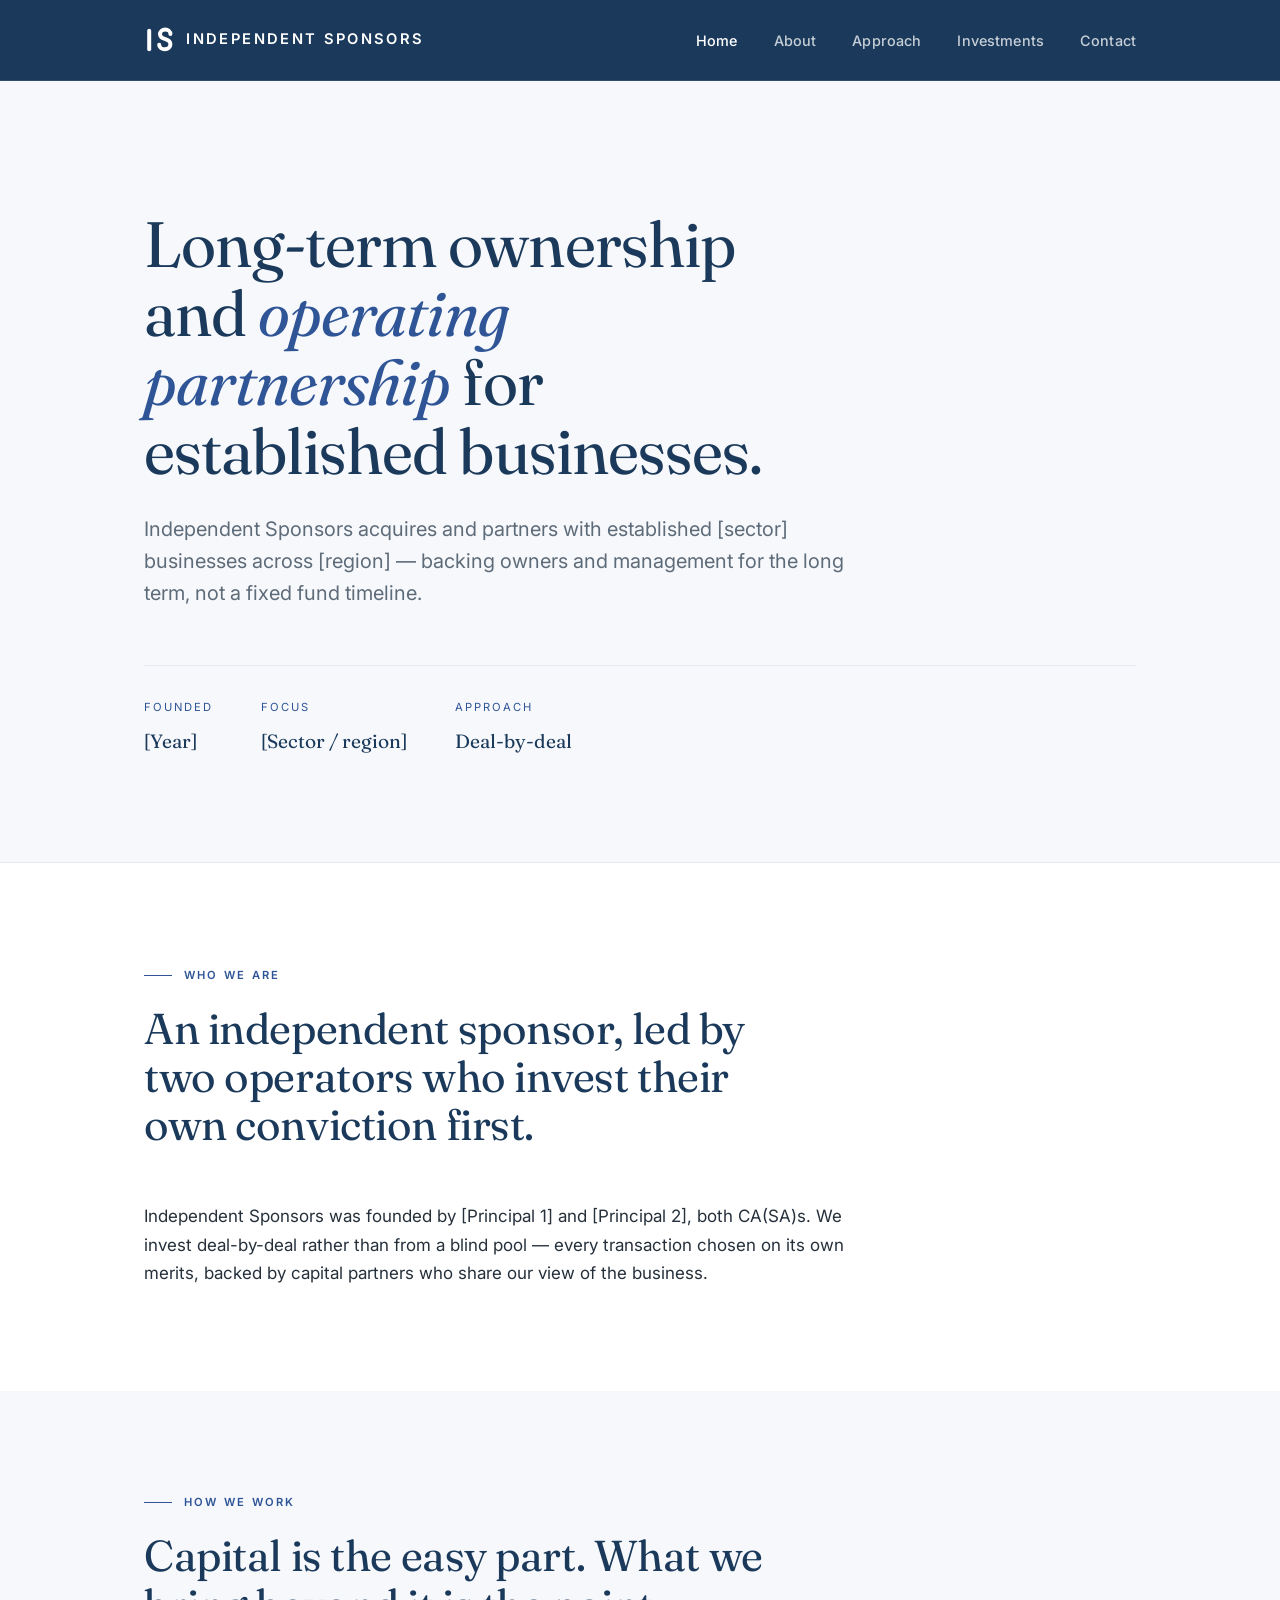
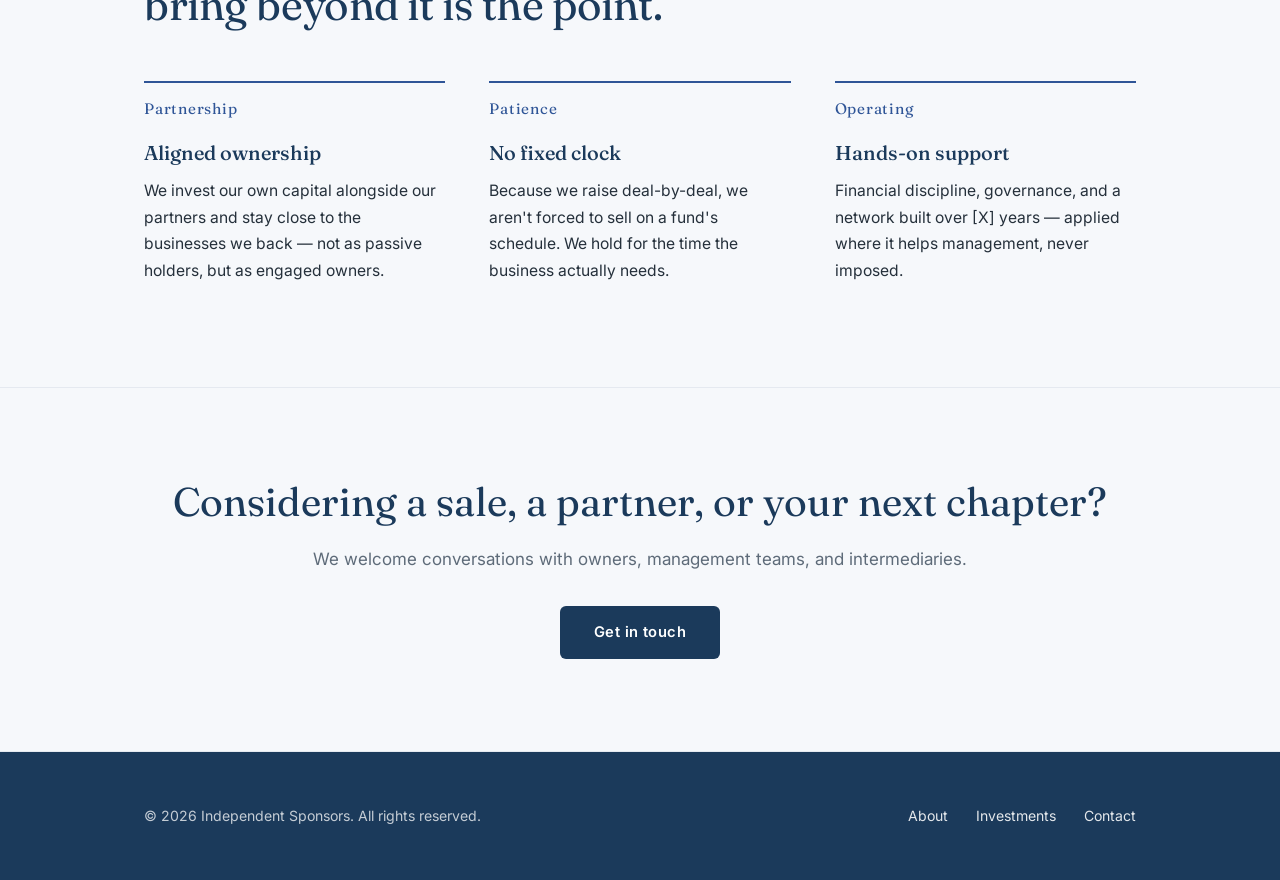
==== index.html @ 49d50139 "Add files via upload" ====
<!DOCTYPE html>
<html lang="en">
<head>
  <meta charset="UTF-8" />
  <meta name="viewport" content="width=device-width, initial-scale=1.0" />
  <title>Independent Sponsors</title>
  <meta name="description" content="Independent Sponsors partners with established businesses in [region] — long-term ownership and hands-on operating partnership." />

  <!-- Fonts -->
  <link rel="preconnect" href="https://fonts.googleapis.com" />
  <link rel="preconnect" href="https://fonts.gstatic.com" crossorigin />
  <link href="https://fonts.googleapis.com/css2?family=Fraunces:ital,opsz,wght@0,9..144,400;0,9..144,500;0,9..144,600;1,9..144,400&family=Inter:wght@400;500;600&display=swap" rel="stylesheet" />
  <link rel="stylesheet" href="styles.css" />
</head>
<body>

  <!-- ============ HEADER ============ -->
  <header class="site-header">
    <div class="wrap nav">
      <a class="brand" href="index.html"><svg class="monogram" viewBox="0 0 40 40" fill="none" xmlns="http://www.w3.org/2000/svg" aria-hidden="true"><rect x="4" y="6" width="5" height="28" rx="2.5" fill="#FFFFFF"/><path d="M33 12.5C33 9.5 30.3 7 26.5 7C22.7 7 20 9.5 20 12.8C20 16 22.4 17.6 26 18.6C29.8 19.7 33 21.2 33 25.2C33 28.8 30 31.5 26 31.5C22.2 31.5 19 29.2 19 25.8" stroke="#FFFFFF" stroke-width="5" stroke-linecap="round"/></svg><span class="wordmark">Independent Sponsors</span></a>
      <button class="nav-toggle" aria-label="Menu" aria-expanded="false">&#9776;</button>
      <ul class="nav-links">
        <li><a href="index.html" aria-current="page">Home</a></li>
        <li><a href="about.html">About</a></li>
        <li><a href="approach.html">Approach</a></li>
        <li><a href="investments.html">Investments</a></li>
        <li><a href="contact.html">Contact</a></li>
      </ul>
    </div>
  </header>

  <!-- ============ HERO ============ -->
  <section class="hero">
    <div class="wrap">
      <h1>Long-term ownership and <em>operating partnership</em> for established businesses.</h1>
      <p class="lede">Independent Sponsors acquires and partners with established [sector] businesses across [region] — backing owners and management for the long term, not a fixed fund timeline.</p>

      <dl class="hero-meta">
        <div>
          <dt>Founded</dt>
          <dd>[Year]</dd>
        </div>
        <div>
          <dt>Focus</dt>
          <dd>[Sector / region]</dd>
        </div>
        <div>
          <dt>Approach</dt>
          <dd>Deal&#8209;by&#8209;deal</dd>
        </div>
      </dl>
    </div>
  </section>

  <!-- ============ INTRO / PHILOSOPHY ============ -->
  <section>
    <div class="wrap">
      <div class="section-head">
        <span class="eyebrow">Who we are</span>
        <h2>An independent sponsor, led by two operators who invest their own conviction first.</h2>
      </div>
      <div class="prose">
        <p>Independent Sponsors was founded by [Principal 1] and [Principal 2], both CA(SA)s. We invest deal-by-deal rather than from a blind pool — every transaction chosen on its own merits, backed by capital partners who share our view of the business.</p>
      </div>
    </div>
  </section>

  <!-- ============ APPROACH PREVIEW ============ -->
  <section class="alt">
    <div class="wrap">
      <div class="section-head">
        <span class="eyebrow">How we work</span>
        <h2>Capital is the easy part. What we bring beyond it is the point.</h2>
      </div>
      <div class="steps">
        <div class="step">
          <span class="num">Partnership</span>
          <h3>Aligned ownership</h3>
          <p>We invest our own capital alongside our partners and stay close to the businesses we back — not as passive holders, but as engaged owners.</p>
        </div>
        <div class="step">
          <span class="num">Patience</span>
          <h3>No fixed clock</h3>
          <p>Because we raise deal-by-deal, we aren't forced to sell on a fund's schedule. We hold for the time the business actually needs.</p>
        </div>
        <div class="step">
          <span class="num">Operating</span>
          <h3>Hands-on support</h3>
          <p>Financial discipline, governance, and a network built over [X] years — applied where it helps management, never imposed.</p>
        </div>
      </div>
    </div>
  </section>

  <!-- ============ CTA ============ -->
  <section class="cta-band">
    <div class="wrap">
      <h2>Considering a sale, a partner, or your next chapter?</h2>
      <p>We welcome conversations with owners, management teams, and intermediaries.</p>
      <a class="btn" href="contact.html">Get in touch</a>
    </div>
  </section>

  <!-- ============ FOOTER ============ -->
  <footer class="site-footer">
    <div class="wrap footer-inner">
      <div>&copy; <span id="year"></span> Independent Sponsors. All rights reserved.</div>
      <ul class="footer-links">
        <li><a href="about.html">About</a></li>
        <li><a href="investments.html">Investments</a></li>
        <li><a href="contact.html">Contact</a></li>
      </ul>
    </div>
  </footer>

  <script src="main.js"></script>
  <script>document.getElementById("year").textContent = new Date().getFullYear();</script>
</body>
</html>
---- styles.css ----
/* =========================================================
   Independent Sponsors — shared styles
   Classic, restrained palette. Blue used as accent, not as
   large colour fields. Light backgrounds, dark headlines.
     Navy      #1B3A5B   (headlines, footer)
     Blue      #2F5597   (brand accent, links, small marks)
     Blue deep #21406E
     Cloud     #F6F8FB   (soft section background)
     Ink       #25303B   (body text)
     Slate     #5E6B79   (muted text)
     Line      #E5E9F0
     White     #FFFFFF
   Type:  Fraunces (display serif) · Inter (body/utility)
   ========================================================= */

:root {
  --navy:      #1B3A5B;
  --blue:      #2F5597;
  --blue-deep: #21406E;
  --cloud:     #F6F8FB;
  --ink:       #25303B;
  --slate:     #5E6B79;
  --line:      #E5E9F0;
  --white:     #FFFFFF;

  --maxw: 1120px;
  --gutter: clamp(1.25rem, 5vw, 4.5rem);
  --radius: 10px;

  --serif: "Fraunces", Georgia, "Times New Roman", serif;
  --sans:  "Inter", -apple-system, BlinkMacSystemFont, "Segoe UI", sans-serif;
}

* { box-sizing: border-box; margin: 0; padding: 0; }
html { scroll-behavior: smooth; }

body {
  font-family: var(--sans);
  color: var(--ink);
  background: var(--white);
  line-height: 1.7;
  font-size: 17px;
  -webkit-font-smoothing: antialiased;
}

@media (prefers-reduced-motion: reduce) {
  html { scroll-behavior: auto; }
  * { animation: none !important; transition: none !important; }
}

/* ---------- Layout helpers ---------- */
.wrap { max-width: var(--maxw); margin-inline: auto; padding-inline: var(--gutter); }

.eyebrow {
  font-family: var(--sans);
  font-size: 0.7rem;
  font-weight: 600;
  letter-spacing: 0.2em;
  text-transform: uppercase;
  color: var(--blue);
  margin-bottom: 1.25rem;
  display: flex; align-items: center; gap: 0.75rem;
}
.eyebrow::before {
  content: ""; width: 28px; height: 1px; background: var(--blue);
  display: inline-block;
}

.rule { height: 1px; background: var(--line); border: 0; margin: 0; }

/* ---------- Header / nav ---------- */
.site-header {
  position: sticky; top: 0; z-index: 50;
  background: var(--navy);
  border-bottom: 1px solid rgba(255,255,255,0.1);
}
.nav { display: flex; align-items: center; justify-content: space-between; height: 80px; }

.brand { display: flex; align-items: center; gap: 0.65rem; text-decoration: none; }
.brand .monogram { width: 32px; height: 32px; flex: none; }
.brand .wordmark {
  font-family: var(--sans);
  font-weight: 600;
  font-size: 0.92rem;
  letter-spacing: 0.16em;
  text-transform: uppercase;
  color: #fff;
  white-space: nowrap;
}
@media (max-width: 460px) { .brand .wordmark { font-size: 0.78rem; letter-spacing: 0.1em; } }

.nav-links { display: flex; gap: 2.25rem; list-style: none; align-items: center; }
.nav-links a {
  font-size: 0.9rem; font-weight: 500; color: rgba(255,255,255,0.75);
  text-decoration: none; letter-spacing: 0.01em;
  transition: color 0.2s ease;
}
.nav-links a:hover, .nav-links a[aria-current="page"] { color: #fff; }
.nav-toggle { display: none; background: none; border: 0; cursor: pointer; }

@media (max-width: 720px) {
  .nav-toggle { display: block; font-size: 1.4rem; color: #fff; }
  .nav-links {
    position: absolute; top: 80px; left: 0; right: 0;
    flex-direction: column; gap: 0;
    background: var(--navy); border-bottom: 1px solid rgba(255,255,255,0.1);
    max-height: 0; overflow: hidden; transition: max-height 0.3s ease;
  }
  .nav-links.open { max-height: 320px; }
  .nav-links li { width: 100%; border-top: 1px solid rgba(255,255,255,0.1); }
  .nav-links a { display: block; padding: 1rem var(--gutter); }
}

/* ---------- Hero (light, dark text — the key change) ---------- */
.hero {
  background: var(--cloud);
  color: var(--ink);
  padding: clamp(4.5rem, 11vw, 8rem) 0 clamp(4rem, 9vw, 6.5rem);
  border-bottom: 1px solid var(--line);
}
.hero h1 {
  font-family: var(--serif);
  font-weight: 400;
  font-size: clamp(2.3rem, 5.5vw, 4rem);
  line-height: 1.08;
  letter-spacing: -0.015em;
  color: var(--navy);
  max-width: 17ch;
  margin-bottom: 1.75rem;
}
.hero h1 em { font-style: italic; color: var(--blue); }
.hero p.lede {
  font-size: clamp(1.05rem, 1.8vw, 1.25rem);
  color: var(--slate);
  max-width: 54ch; line-height: 1.6;
}
.hero-meta {
  margin-top: 3.5rem; padding-top: 2rem;
  border-top: 1px solid var(--line);
  display: flex; flex-wrap: wrap; gap: 3rem;
}
.hero-meta dt {
  font-size: 0.7rem; letter-spacing: 0.18em; text-transform: uppercase;
  color: var(--blue); margin-bottom: 0.5rem;
}
.hero-meta dd { font-family: var(--serif); font-size: 1.2rem; color: var(--navy); }

/* ---------- Sections ---------- */
section { padding: clamp(3.75rem, 8vw, 6.5rem) 0; }
section.alt { background: var(--cloud); }

.section-head { max-width: 60ch; margin-bottom: 3.25rem; }
.section-head h2 {
  font-family: var(--serif); font-weight: 400;
  font-size: clamp(1.8rem, 3.8vw, 2.7rem);
  line-height: 1.12; letter-spacing: -0.01em;
  margin-bottom: 1rem; color: var(--navy);
}
.section-head p { color: var(--slate); font-size: 1.1rem; }

.prose p { max-width: 64ch; margin-bottom: 1.3rem; color: var(--ink); }
.prose p:last-child { margin-bottom: 0; }

/* ---------- Principals ---------- */
.people { display: grid; grid-template-columns: repeat(2, 1fr); gap: 3.5rem; }
@media (max-width: 720px) { .people { grid-template-columns: 1fr; gap: 2.5rem; } }
.person .portrait {
  width: 100%; aspect-ratio: 4/5; border-radius: var(--radius);
  background: var(--cloud) center/cover no-repeat;
  display: flex; align-items: flex-end; justify-content: flex-start;
  color: var(--slate); font-size: 0.78rem; letter-spacing: 0.1em;
  text-transform: uppercase; padding: 1rem; margin-bottom: 1.5rem;
  border: 1px solid var(--line);
}
.person h3 { font-family: var(--serif); font-weight: 500; font-size: 1.45rem; color: var(--navy); }
.person .role {
  font-size: 0.78rem; letter-spacing: 0.14em; text-transform: uppercase;
  color: var(--blue); margin: 0.4rem 0 1.1rem;
}
.person p { color: var(--ink); font-size: 0.98rem; margin-bottom: 0.9rem; }
.person a.profile {
  font-size: 0.85rem; color: var(--blue); text-decoration: none;
  border-bottom: 1px solid var(--line); padding-bottom: 1px;
}
.person a.profile:hover { border-color: var(--blue); }

/* ---------- Criteria / facts grid ---------- */
.facts {
  display: grid; grid-template-columns: repeat(3, 1fr); gap: 1px;
  background: var(--line); border: 1px solid var(--line);
  border-radius: var(--radius); overflow: hidden;
}
@media (max-width: 720px) { .facts { grid-template-columns: 1fr; } }
.facts div { background: var(--white); padding: 1.9rem; }
section.alt .facts div { background: var(--white); }
.facts dt {
  font-size: 0.7rem; letter-spacing: 0.16em; text-transform: uppercase;
  color: var(--blue); margin-bottom: 0.7rem;
}
.facts dd { font-family: var(--serif); font-size: 1.35rem; line-height: 1.25; color: var(--navy); }

/* ---------- Investments ---------- */
.deals { border-top: 1px solid var(--line); }
.deal {
  display: grid; grid-template-columns: 1fr 2fr auto;
  gap: 1.5rem; align-items: baseline;
  padding: 1.9rem 0; border-bottom: 1px solid var(--line);
}
@media (max-width: 720px) { .deal { grid-template-columns: 1fr; gap: 0.4rem; } }
.deal h3 { font-family: var(--serif); font-weight: 500; font-size: 1.3rem; color: var(--navy); }
.deal .sector {
  font-size: 0.73rem; letter-spacing: 0.12em; text-transform: uppercase;
  color: var(--blue); margin-top: 0.3rem;
}
.deal p { color: var(--ink); font-size: 0.98rem; }
.deal .status {
  font-size: 0.76rem; letter-spacing: 0.08em; text-transform: uppercase;
  color: var(--slate); white-space: nowrap; justify-self: end;
}
@media (max-width: 720px) { .deal .status { justify-self: start; margin-top: 0.3rem; } }

/* ---------- Steps / approach ---------- */
.steps { display: grid; grid-template-columns: repeat(3, 1fr); gap: 2.75rem; }
@media (max-width: 720px) { .steps { grid-template-columns: 1fr; gap: 2rem; } }
.step .num {
  font-family: var(--serif); font-size: 0.95rem; color: var(--blue);
  letter-spacing: 0.05em; margin-bottom: 0.85rem; display: block;
  border-top: 2px solid var(--blue); padding-top: 0.85rem; width: 100%;
}
.step h3 { font-family: var(--serif); font-weight: 500; font-size: 1.25rem; margin-bottom: 0.5rem; color: var(--navy); }
.step p { color: var(--ink); font-size: 0.98rem; }

/* ---------- Contact ---------- */
.contact-grid { display: grid; grid-template-columns: 1.2fr 1fr; gap: 3.5rem; align-items: start; }
@media (max-width: 720px) { .contact-grid { grid-template-columns: 1fr; gap: 2rem; } }
.contact-card {
  border: 1px solid var(--line); border-radius: var(--radius); padding: 2.25rem;
  background: var(--cloud);
}
.contact-card dl div { margin-bottom: 1.4rem; }
.contact-card dt {
  font-size: 0.7rem; letter-spacing: 0.16em; text-transform: uppercase;
  color: var(--blue); margin-bottom: 0.35rem;
}
.contact-card dd a { color: var(--navy); text-decoration: none; border-bottom: 1px solid var(--line); }
.contact-card dd a:hover { border-color: var(--blue); }

/* ---------- CTA band (soft cloud, not saturated) ---------- */
.cta-band {
  background: var(--cloud);
  border-top: 1px solid var(--line); border-bottom: 1px solid var(--line);
  text-align: center; padding: clamp(3.75rem, 8vw, 5.75rem) 0;
}
.cta-band h2 {
  font-family: var(--serif); font-weight: 400;
  font-size: clamp(1.8rem, 3.8vw, 2.5rem); margin-bottom: 1.25rem;
  line-height: 1.12; color: var(--navy);
}
.cta-band p { color: var(--slate); margin-bottom: 2rem; }
.btn {
  display: inline-block; font-family: var(--sans); font-weight: 600;
  font-size: 0.92rem; letter-spacing: 0.03em;
  background: var(--navy); color: #fff;
  padding: 0.9rem 2.1rem; border-radius: 6px; text-decoration: none;
  transition: transform 0.15s ease, background 0.2s ease;
}
.btn:hover { background: var(--blue-deep); transform: translateY(-1px); }

/* ---------- Footer (the one dark element, for grounding) ---------- */
.site-footer {
  background: var(--navy); color: rgba(255,255,255,0.74);
  padding: 3.25rem 0; font-size: 0.88rem;
}
.footer-inner { display: flex; justify-content: space-between; flex-wrap: wrap; gap: 1.5rem; align-items: center; }
.footer-inner a { color: rgba(255,255,255,0.88); text-decoration: none; }
.footer-inner a:hover { color: #fff; }
.footer-links { display: flex; gap: 1.75rem; list-style: none; }

/* ---------- Interior page intro (light, dark text) ---------- */
.page-intro {
  background: var(--cloud);
  border-bottom: 1px solid var(--line);
  padding: clamp(3.75rem, 8vw, 5.75rem) 0 clamp(2.75rem, 5vw, 3.75rem);
}
.page-intro h1 {
  font-family: var(--serif); font-weight: 400;
  font-size: clamp(2.1rem, 4.8vw, 3.3rem); line-height: 1.1;
  letter-spacing: -0.015em; max-width: 18ch; margin-bottom: 1rem;
  color: var(--navy);
}
.page-intro p { color: var(--slate); font-size: 1.15rem; max-width: 56ch; }

a:focus-visible, button:focus-visible, .btn:focus-visible {
  outline: 2px solid var(--blue); outline-offset: 3px; border-radius: 2px;
}
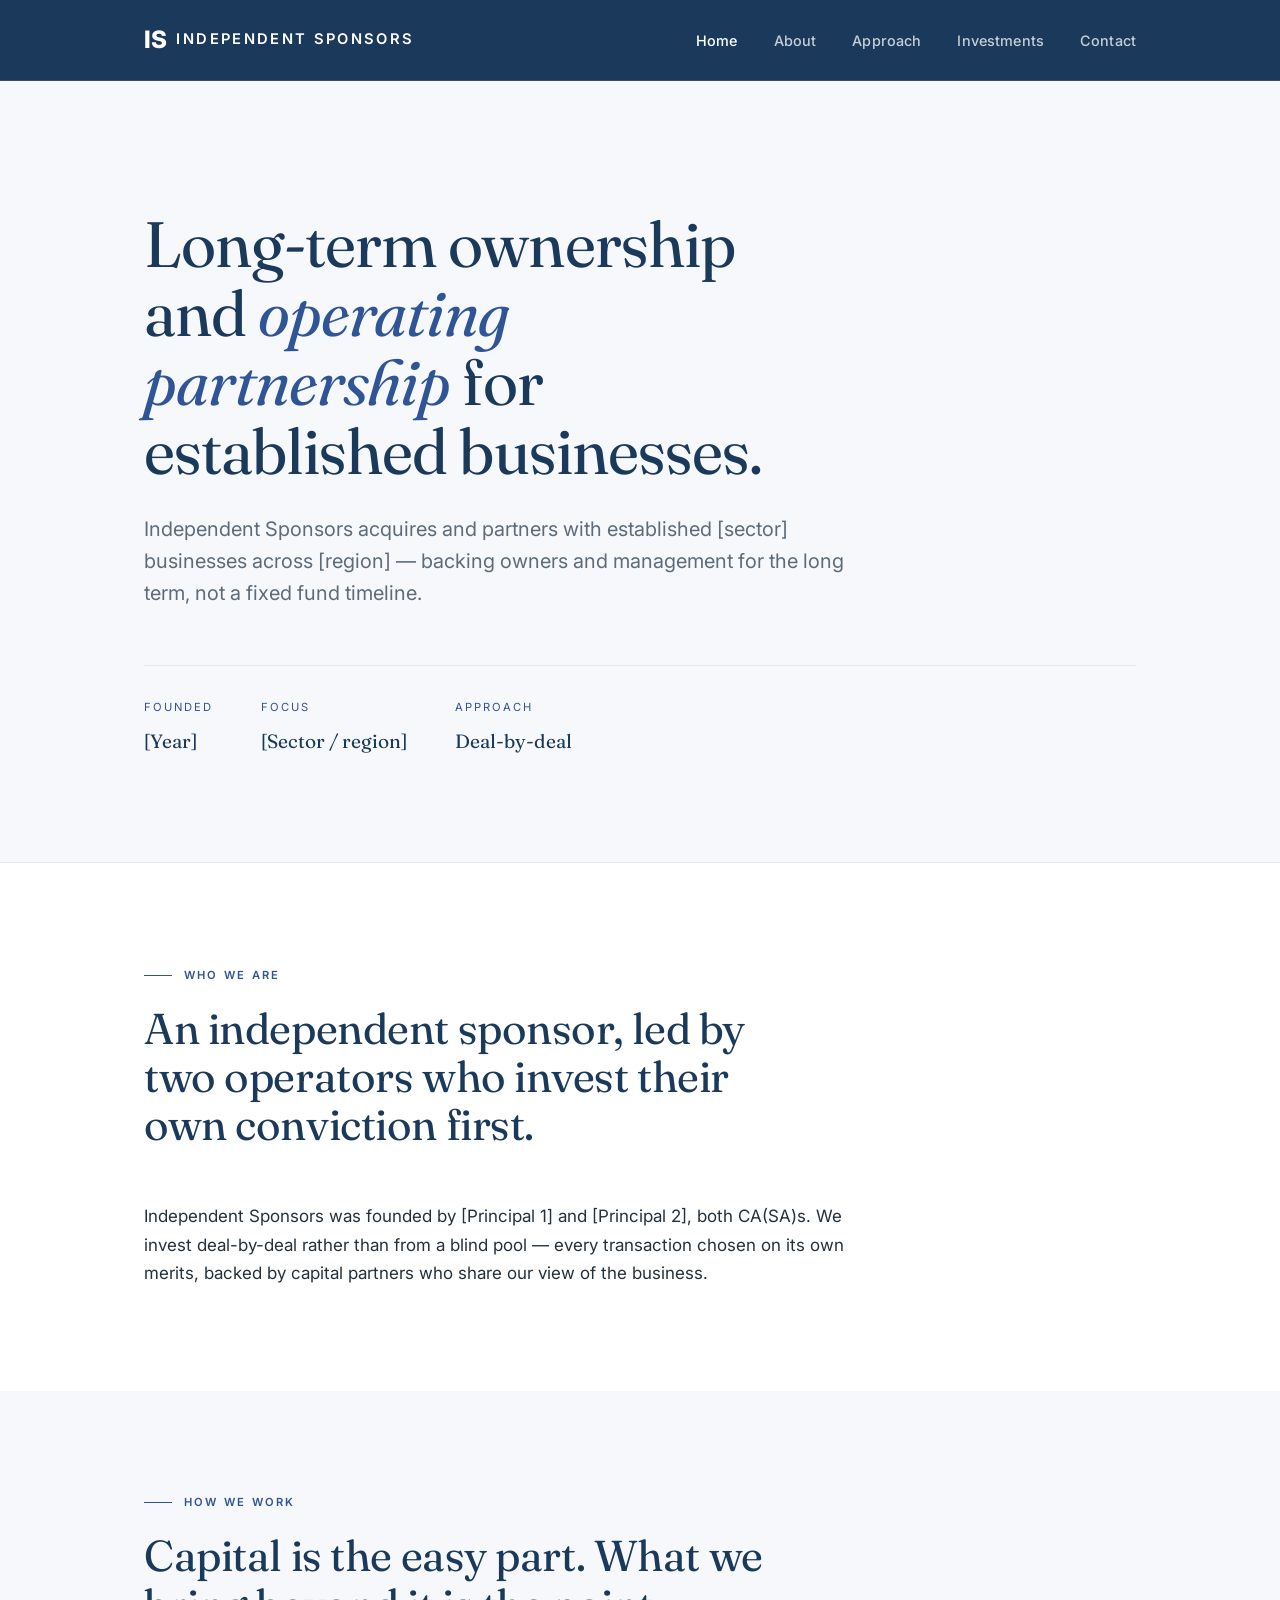
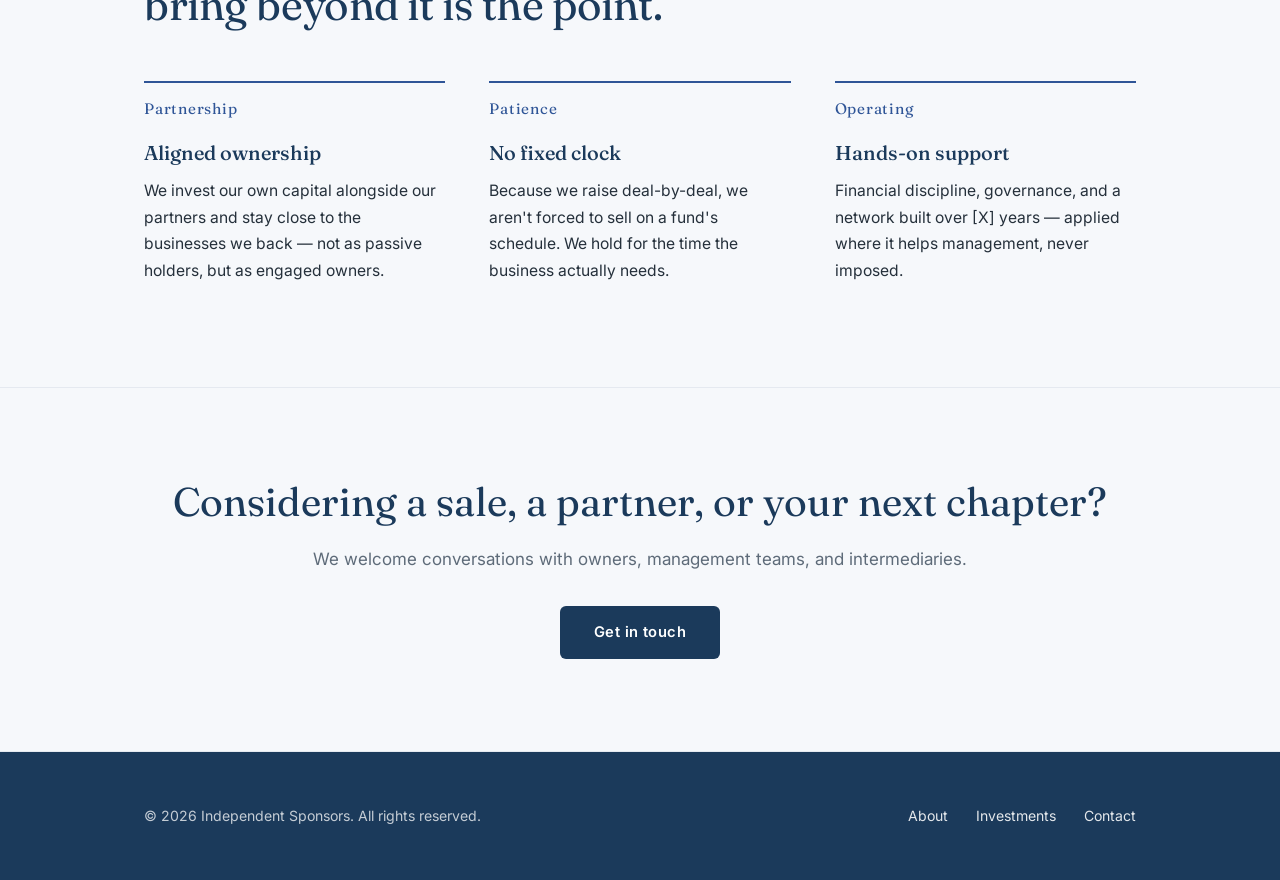
==== commit 6dcb7d8e: "Add files via upload" ====
--- a/index.html
+++ b/index.html
@@ -17,7 +17,7 @@
   <!-- ============ HEADER ============ -->
   <header class="site-header">
     <div class="wrap nav">
-      <a class="brand" href="index.html"><svg class="monogram" viewBox="0 0 40 40" fill="none" xmlns="http://www.w3.org/2000/svg" aria-hidden="true"><rect x="4" y="6" width="5" height="28" rx="2.5" fill="#FFFFFF"/><path d="M33 12.5C33 9.5 30.3 7 26.5 7C22.7 7 20 9.5 20 12.8C20 16 22.4 17.6 26 18.6C29.8 19.7 33 21.2 33 25.2C33 28.8 30 31.5 26 31.5C22.2 31.5 19 29.2 19 25.8" stroke="#FFFFFF" stroke-width="5" stroke-linecap="round"/></svg><span class="wordmark">Independent Sponsors</span></a>
+      <a class="brand" href="index.html"><span class="monogram">IS</span><span class="wordmark">Independent Sponsors</span></a>
       <button class="nav-toggle" aria-label="Menu" aria-expanded="false">&#9776;</button>
       <ul class="nav-links">
         <li><a href="index.html" aria-current="page">Home</a></li>
--- a/styles.css
+++ b/styles.css
@@ -77,7 +77,15 @@
 .nav { display: flex; align-items: center; justify-content: space-between; height: 80px; }
 
 .brand { display: flex; align-items: center; gap: 0.65rem; text-decoration: none; }
-.brand .monogram { width: 32px; height: 32px; flex: none; }
+.brand .monogram {
+  font-family: var(--sans);
+  font-weight: 800;
+  font-size: 1.5rem;
+  letter-spacing: -0.02em;
+  color: #fff;
+  line-height: 1;
+  flex: none;
+}
 .brand .wordmark {
   font-family: var(--sans);
   font-weight: 600;
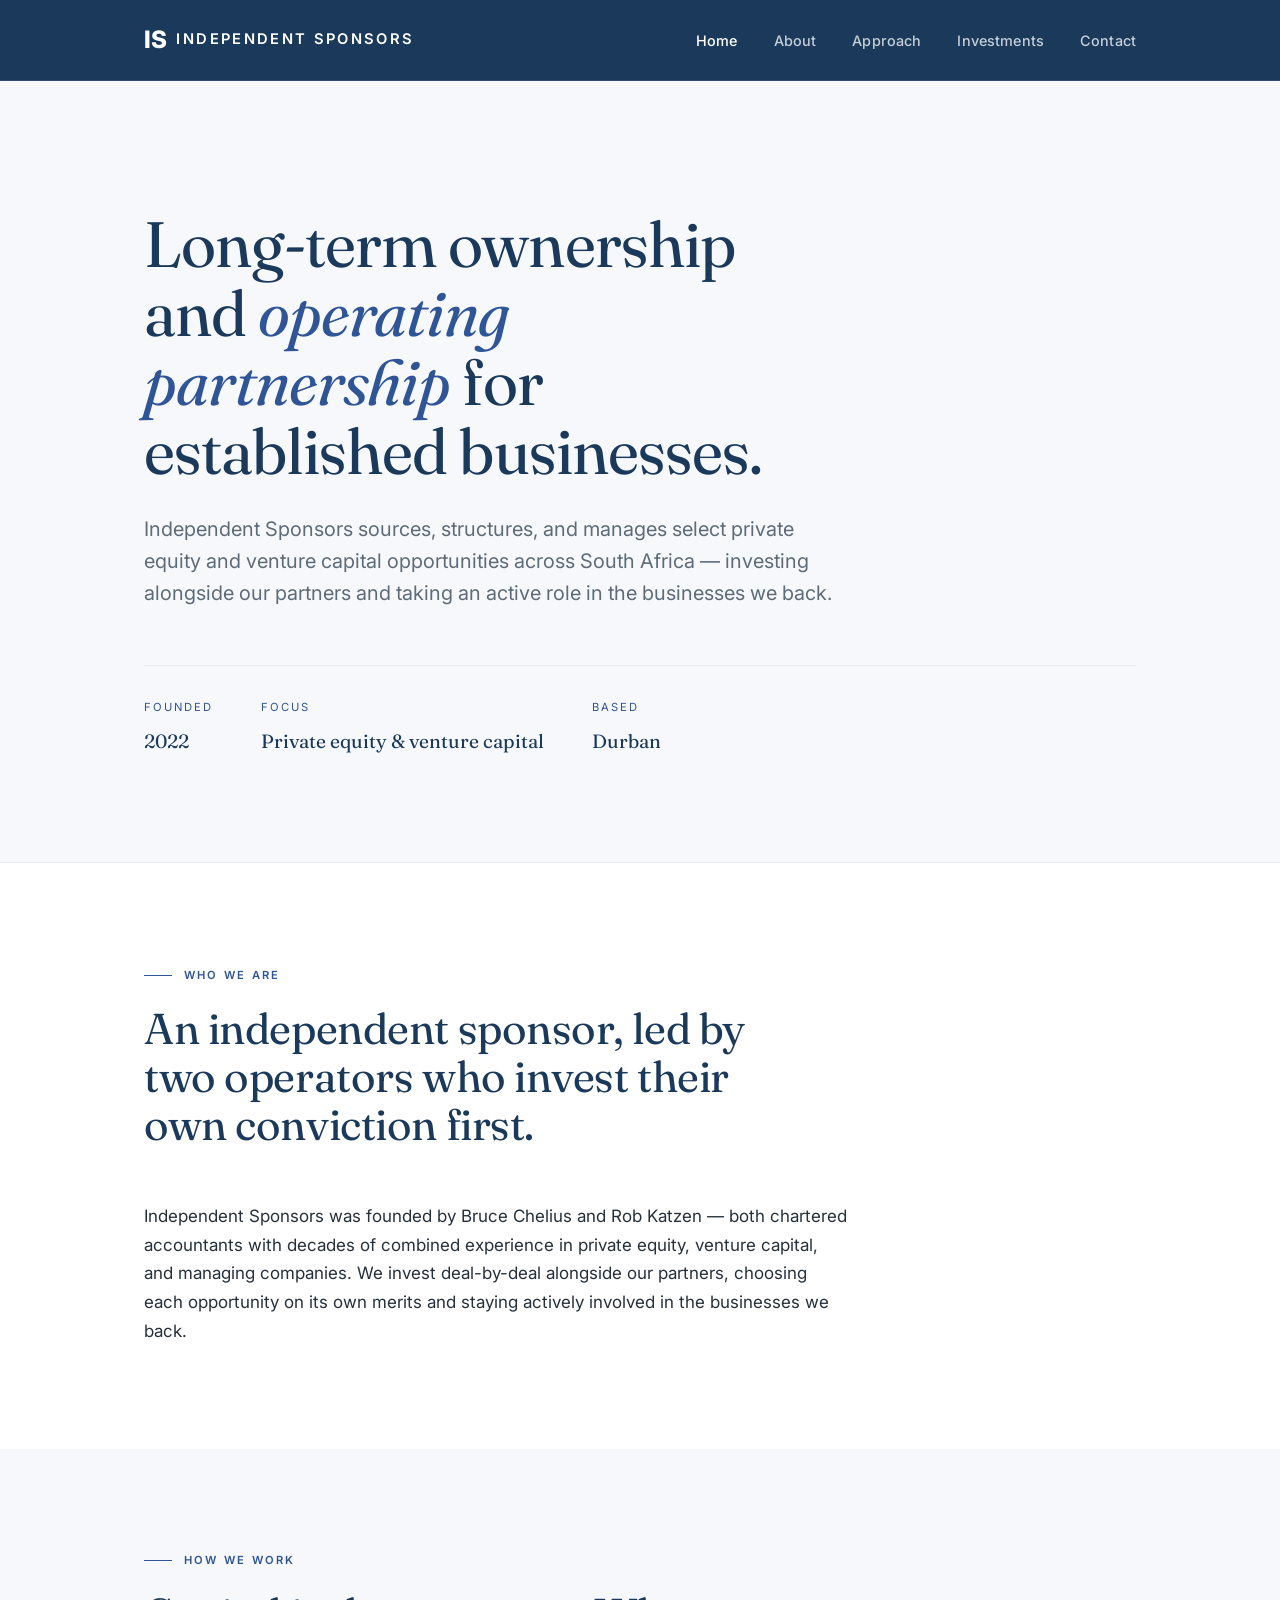
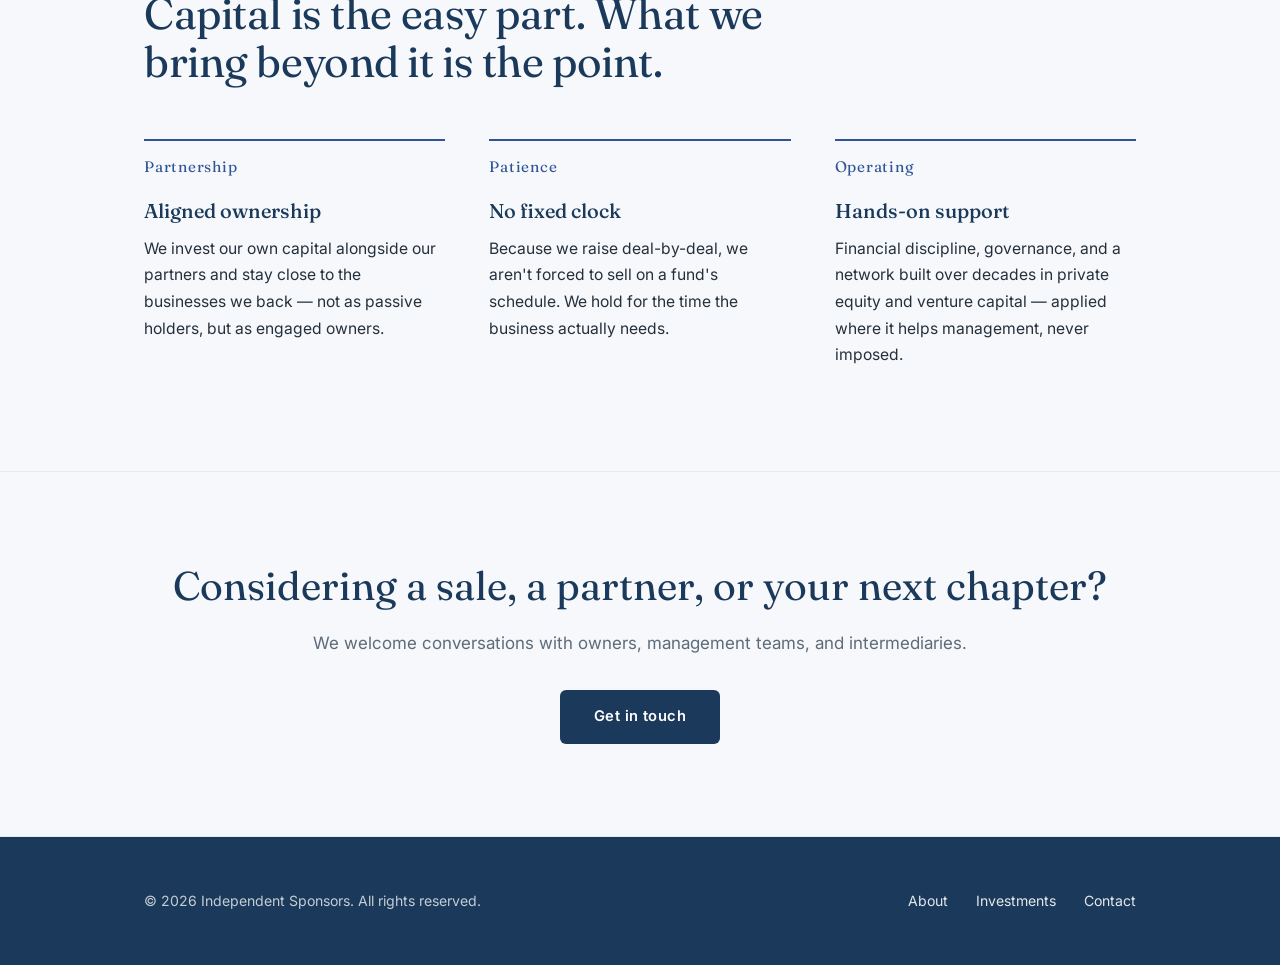
==== commit d7208457: "Add files via upload" ====
--- a/index.html
+++ b/index.html
@@ -4,7 +4,7 @@
   <meta charset="UTF-8" />
   <meta name="viewport" content="width=device-width, initial-scale=1.0" />
   <title>Independent Sponsors</title>
-  <meta name="description" content="Independent Sponsors partners with established businesses in [region] — long-term ownership and hands-on operating partnership." />
+  <meta name="description" content="Independent Sponsors is a private equity and venture capital investment firm founded by Bruce Chelius and Rob Katzen, backing select opportunities across South Africa." />
 
   <!-- Fonts -->
   <link rel="preconnect" href="https://fonts.googleapis.com" />
@@ -33,20 +33,20 @@
   <section class="hero">
     <div class="wrap">
       <h1>Long-term ownership and <em>operating partnership</em> for established businesses.</h1>
-      <p class="lede">Independent Sponsors acquires and partners with established [sector] businesses across [region] — backing owners and management for the long term, not a fixed fund timeline.</p>
+      <p class="lede">Independent Sponsors sources, structures, and manages select private equity and venture capital opportunities across South Africa — investing alongside our partners and taking an active role in the businesses we back.</p>
 
       <dl class="hero-meta">
         <div>
           <dt>Founded</dt>
-          <dd>[Year]</dd>
+          <dd>2022</dd>
         </div>
         <div>
           <dt>Focus</dt>
-          <dd>[Sector / region]</dd>
+          <dd>Private equity &amp; venture capital</dd>
         </div>
         <div>
-          <dt>Approach</dt>
-          <dd>Deal&#8209;by&#8209;deal</dd>
+          <dt>Based</dt>
+          <dd>Durban</dd>
         </div>
       </dl>
     </div>
@@ -60,7 +60,7 @@
         <h2>An independent sponsor, led by two operators who invest their own conviction first.</h2>
       </div>
       <div class="prose">
-        <p>Independent Sponsors was founded by [Principal 1] and [Principal 2], both CA(SA)s. We invest deal-by-deal rather than from a blind pool — every transaction chosen on its own merits, backed by capital partners who share our view of the business.</p>
+        <p>Independent Sponsors was founded by Bruce Chelius and Rob Katzen — both chartered accountants with decades of combined experience in private equity, venture capital, and managing companies. We invest deal-by-deal alongside our partners, choosing each opportunity on its own merits and staying actively involved in the businesses we back.</p>
       </div>
     </div>
   </section>
@@ -86,7 +86,7 @@
         <div class="step">
           <span class="num">Operating</span>
           <h3>Hands-on support</h3>
-          <p>Financial discipline, governance, and a network built over [X] years — applied where it helps management, never imposed.</p>
+          <p>Financial discipline, governance, and a network built over decades in private equity and venture capital — applied where it helps management, never imposed.</p>
         </div>
       </div>
     </div>
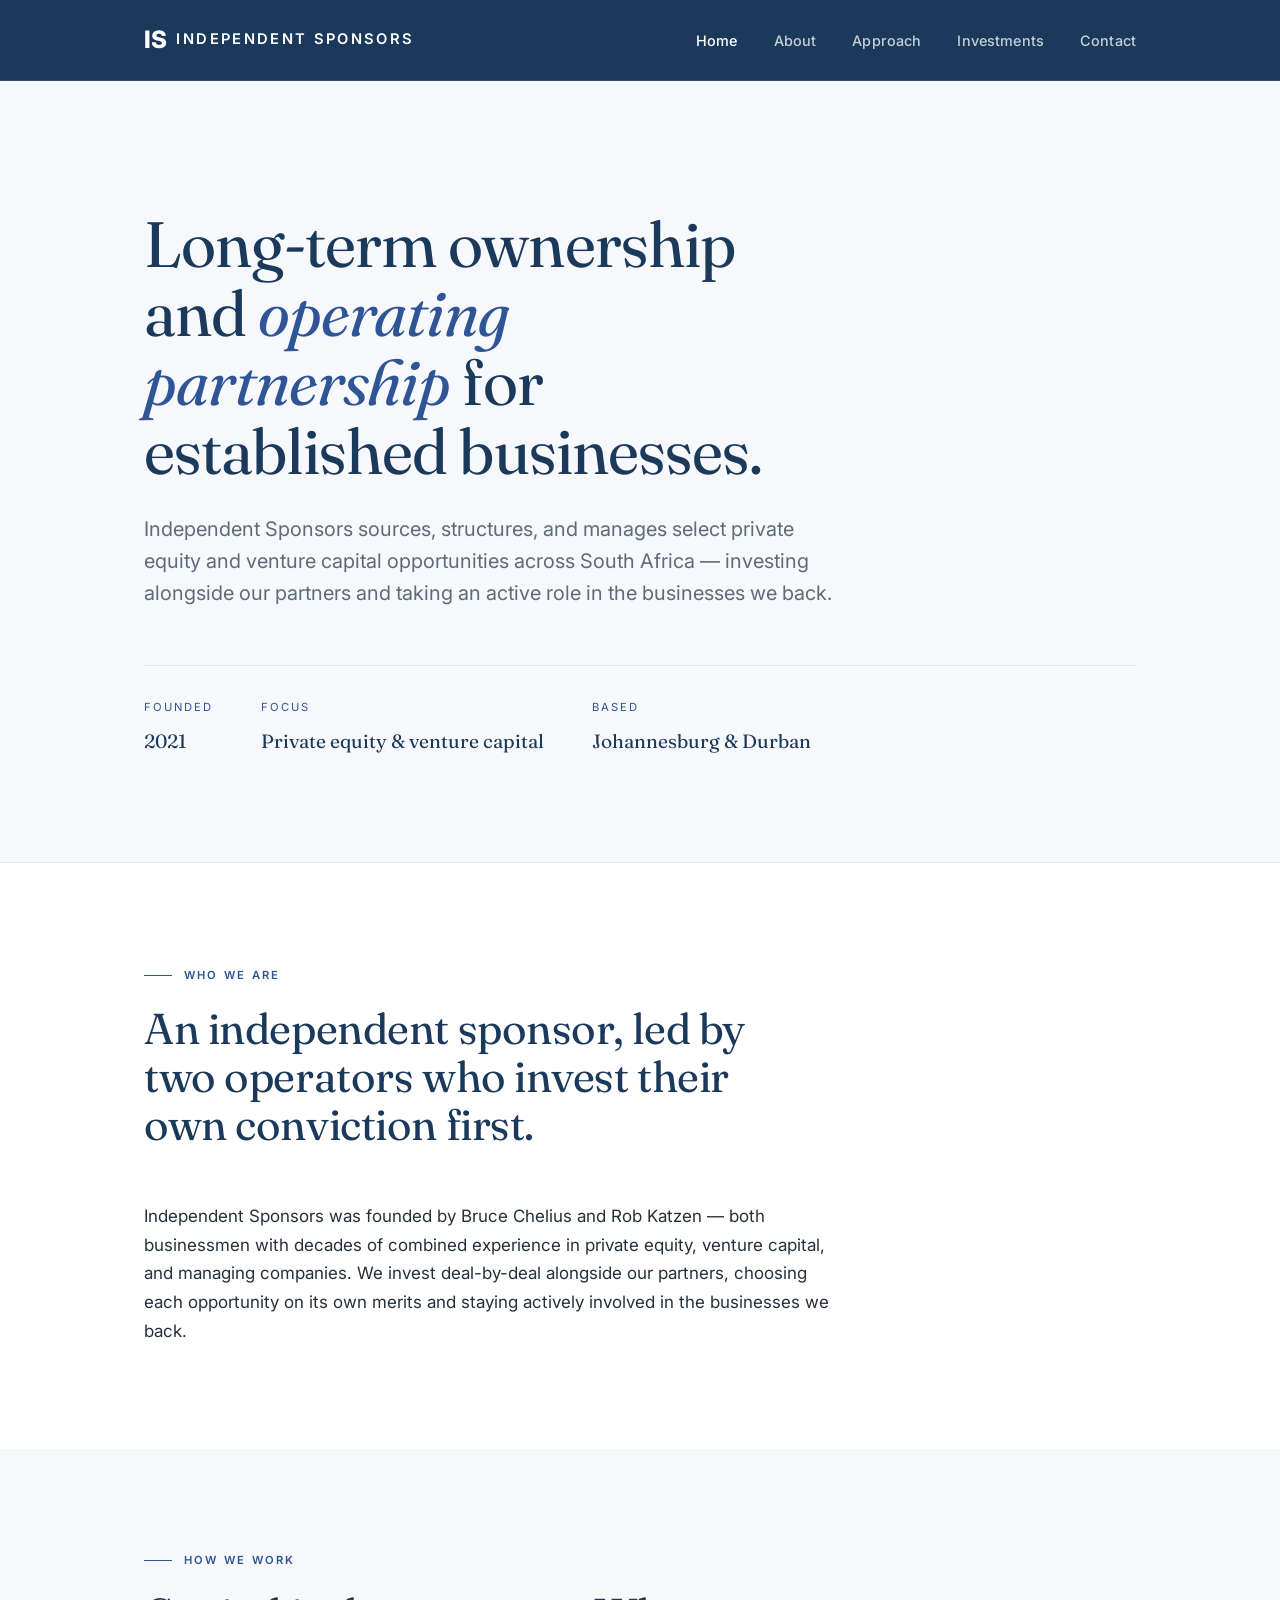
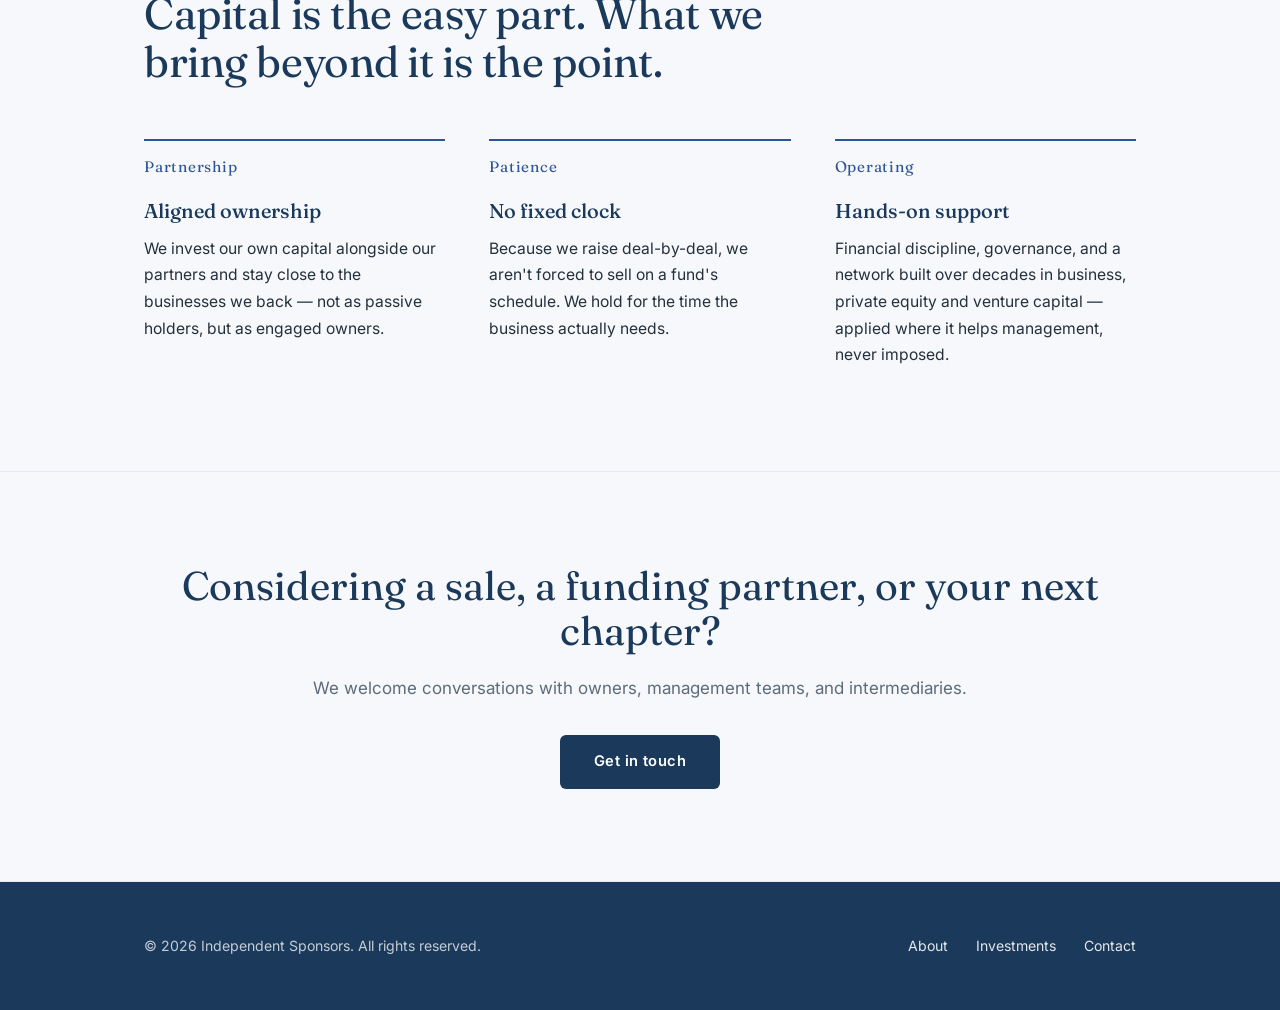
==== commit 0c8c3adb: "Revise company details and descriptions in index.html Updated founding year and location, revised de" ====
--- a/index.html
+++ b/index.html
@@ -38,7 +38,7 @@
       <dl class="hero-meta">
         <div>
           <dt>Founded</dt>
-          <dd>2022</dd>
+          <dd>2021</dd>
         </div>
         <div>
           <dt>Focus</dt>
@@ -46,7 +46,7 @@
         </div>
         <div>
           <dt>Based</dt>
-          <dd>Durban</dd>
+          <dd>Johannesburg & Durban</dd>
         </div>
       </dl>
     </div>
@@ -60,7 +60,7 @@
         <h2>An independent sponsor, led by two operators who invest their own conviction first.</h2>
       </div>
       <div class="prose">
-        <p>Independent Sponsors was founded by Bruce Chelius and Rob Katzen — both chartered accountants with decades of combined experience in private equity, venture capital, and managing companies. We invest deal-by-deal alongside our partners, choosing each opportunity on its own merits and staying actively involved in the businesses we back.</p>
+        <p>Independent Sponsors was founded by Bruce Chelius and Rob Katzen — both businessmen with decades of combined experience in private equity, venture capital, and managing companies. We invest deal-by-deal alongside our partners, choosing each opportunity on its own merits and staying actively involved in the businesses we back.</p>
       </div>
     </div>
   </section>
@@ -86,7 +86,7 @@
         <div class="step">
           <span class="num">Operating</span>
           <h3>Hands-on support</h3>
-          <p>Financial discipline, governance, and a network built over decades in private equity and venture capital — applied where it helps management, never imposed.</p>
+          <p>Financial discipline, governance, and a network built over decades in business, private equity and venture capital — applied where it helps management, never imposed.</p>
         </div>
       </div>
     </div>
@@ -95,7 +95,7 @@
   <!-- ============ CTA ============ -->
   <section class="cta-band">
     <div class="wrap">
-      <h2>Considering a sale, a partner, or your next chapter?</h2>
+      <h2>Considering a sale, a funding partner, or your next chapter?</h2>
       <p>We welcome conversations with owners, management teams, and intermediaries.</p>
       <a class="btn" href="contact.html">Get in touch</a>
     </div>
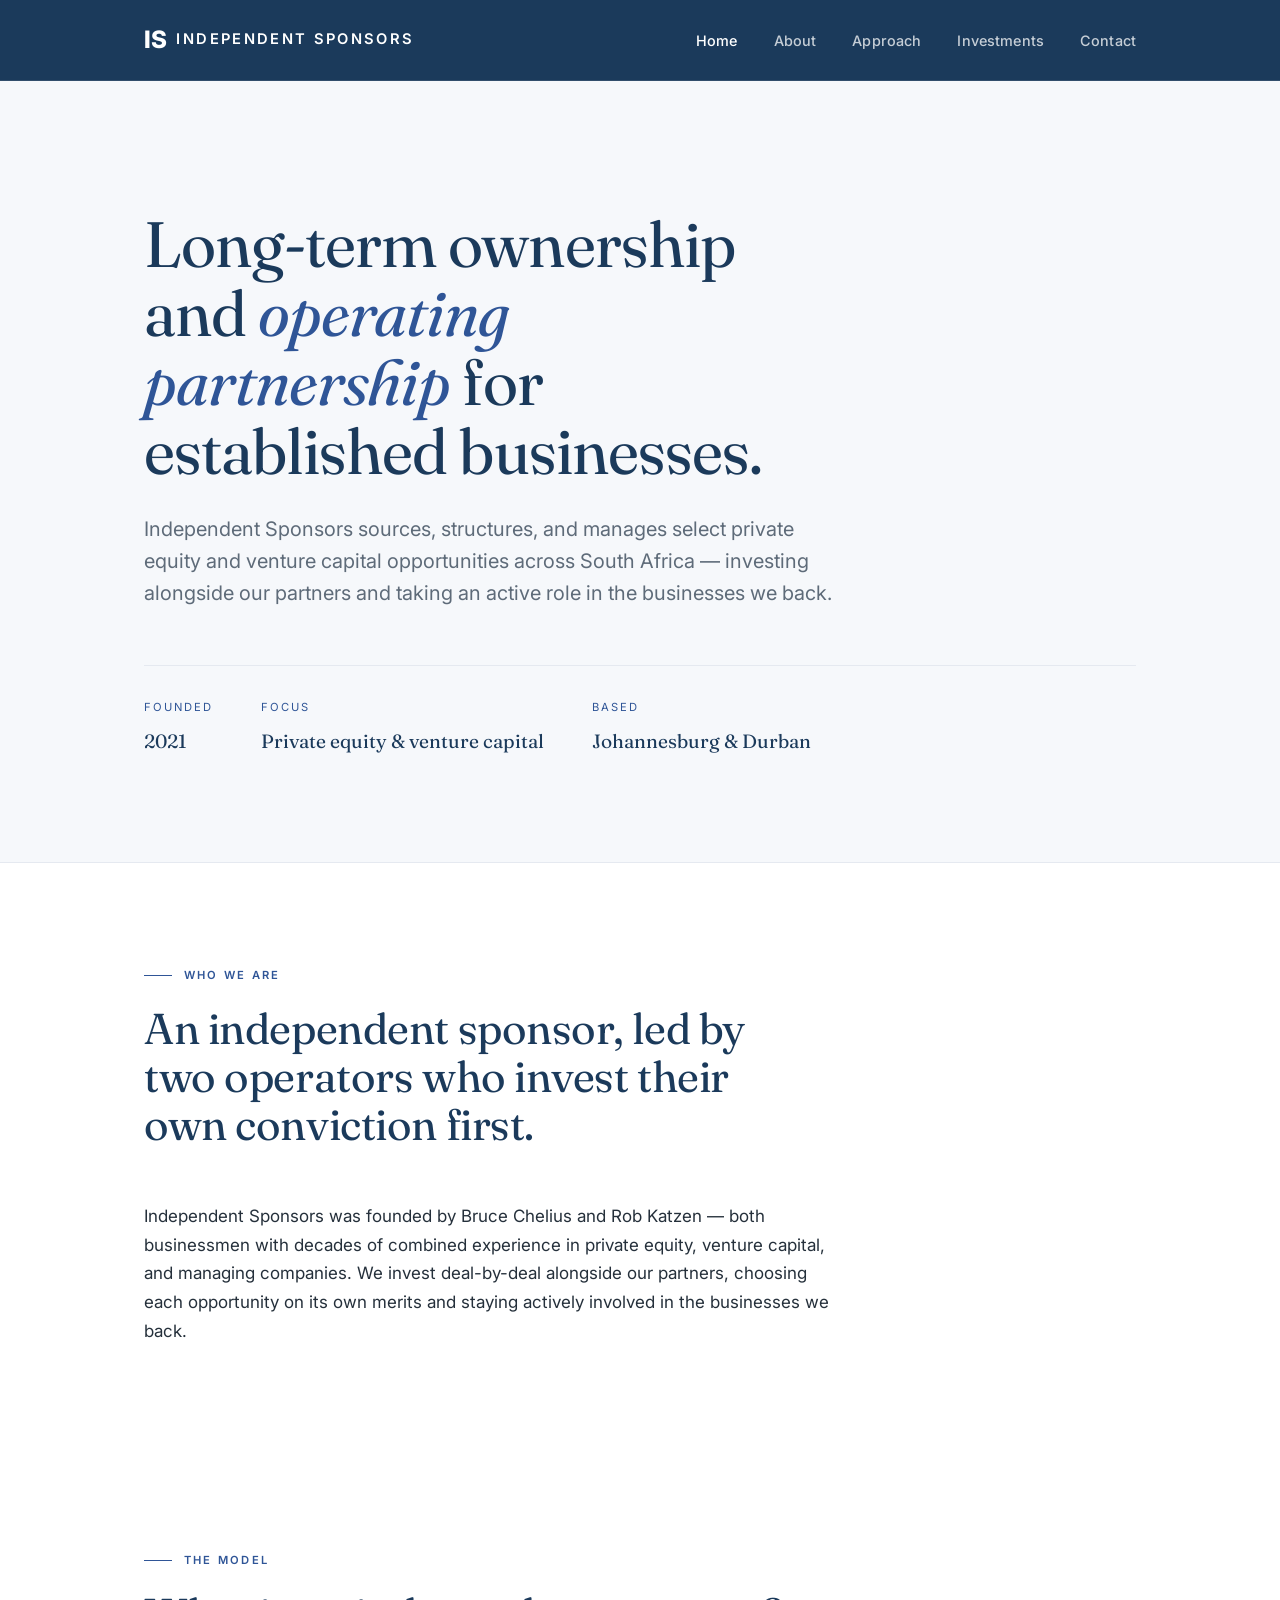
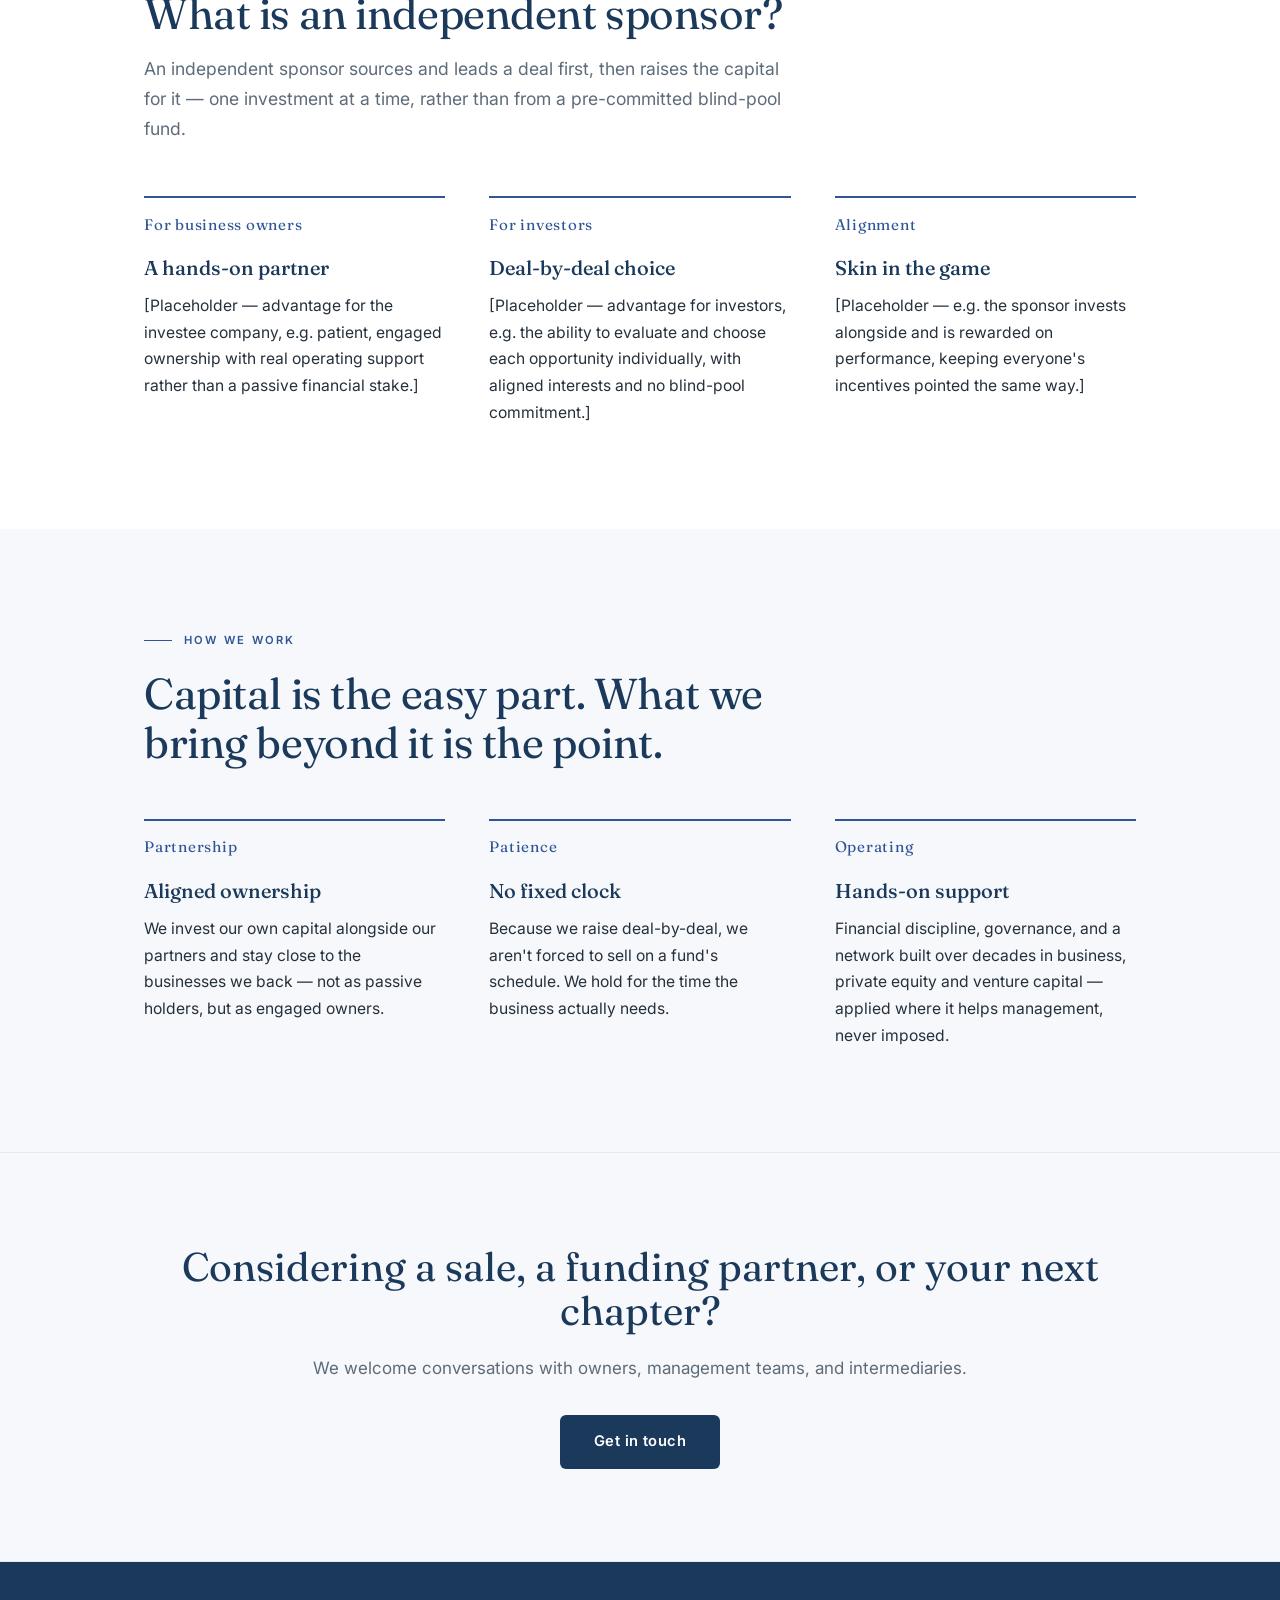
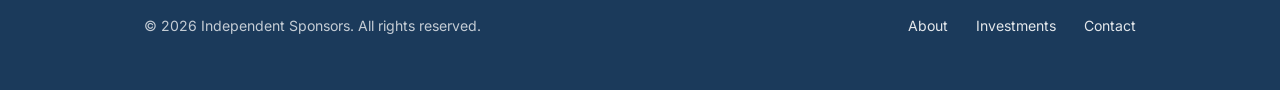
==== commit 6b75d9b7: "Add files via upload" ====
--- a/index.html
+++ b/index.html
@@ -46,7 +46,7 @@
         </div>
         <div>
           <dt>Based</dt>
-          <dd>Johannesburg & Durban</dd>
+          <dd>Johannesburg &amp; Durban</dd>
         </div>
       </dl>
     </div>
@@ -65,7 +65,33 @@
     </div>
   </section>
 
-  <!-- ============ APPROACH PREVIEW ============ -->
+  <!-- ============ WHAT IS AN INDEPENDENT SPONSOR ============ -->
+  <section>
+    <div class="wrap">
+      <div class="section-head">
+        <span class="eyebrow">The model</span>
+        <h2>What is an independent sponsor?</h2>
+        <p>An independent sponsor sources and leads a deal first, then raises the capital for it — one investment at a time, rather than from a pre-committed blind-pool fund.</p>
+      </div>
+      <div class="steps">
+        <div class="step">
+          <span class="num">For business owners</span>
+          <h3>A hands-on partner</h3>
+          <p>[Placeholder — advantage for the investee company, e.g. patient, engaged ownership with real operating support rather than a passive financial stake.]</p>
+        </div>
+        <div class="step">
+          <span class="num">For investors</span>
+          <h3>Deal-by-deal choice</h3>
+          <p>[Placeholder — advantage for investors, e.g. the ability to evaluate and choose each opportunity individually, with aligned interests and no blind-pool commitment.]</p>
+        </div>
+        <div class="step">
+          <span class="num">Alignment</span>
+          <h3>Skin in the game</h3>
+          <p>[Placeholder — e.g. the sponsor invests alongside and is rewarded on performance, keeping everyone's incentives pointed the same way.]</p>
+        </div>
+      </div>
+    </div>
+  </section>
   <section class="alt">
     <div class="wrap">
       <div class="section-head">
--- a/styles.css
+++ b/styles.css
@@ -221,6 +221,9 @@
   color: var(--blue); margin-top: 0.3rem;
 }
 .deal p { color: var(--ink); font-size: 0.98rem; }
+.deal .deal-desc p { margin-bottom: 0.7rem; }
+.deal .deal-desc p:last-child { margin-bottom: 0; }
+.deal .deal-desc p + p { color: var(--slate); font-size: 0.92rem; }
 .deal .status {
   font-size: 0.76rem; letter-spacing: 0.08em; text-transform: uppercase;
   color: var(--slate); white-space: nowrap; justify-self: end;
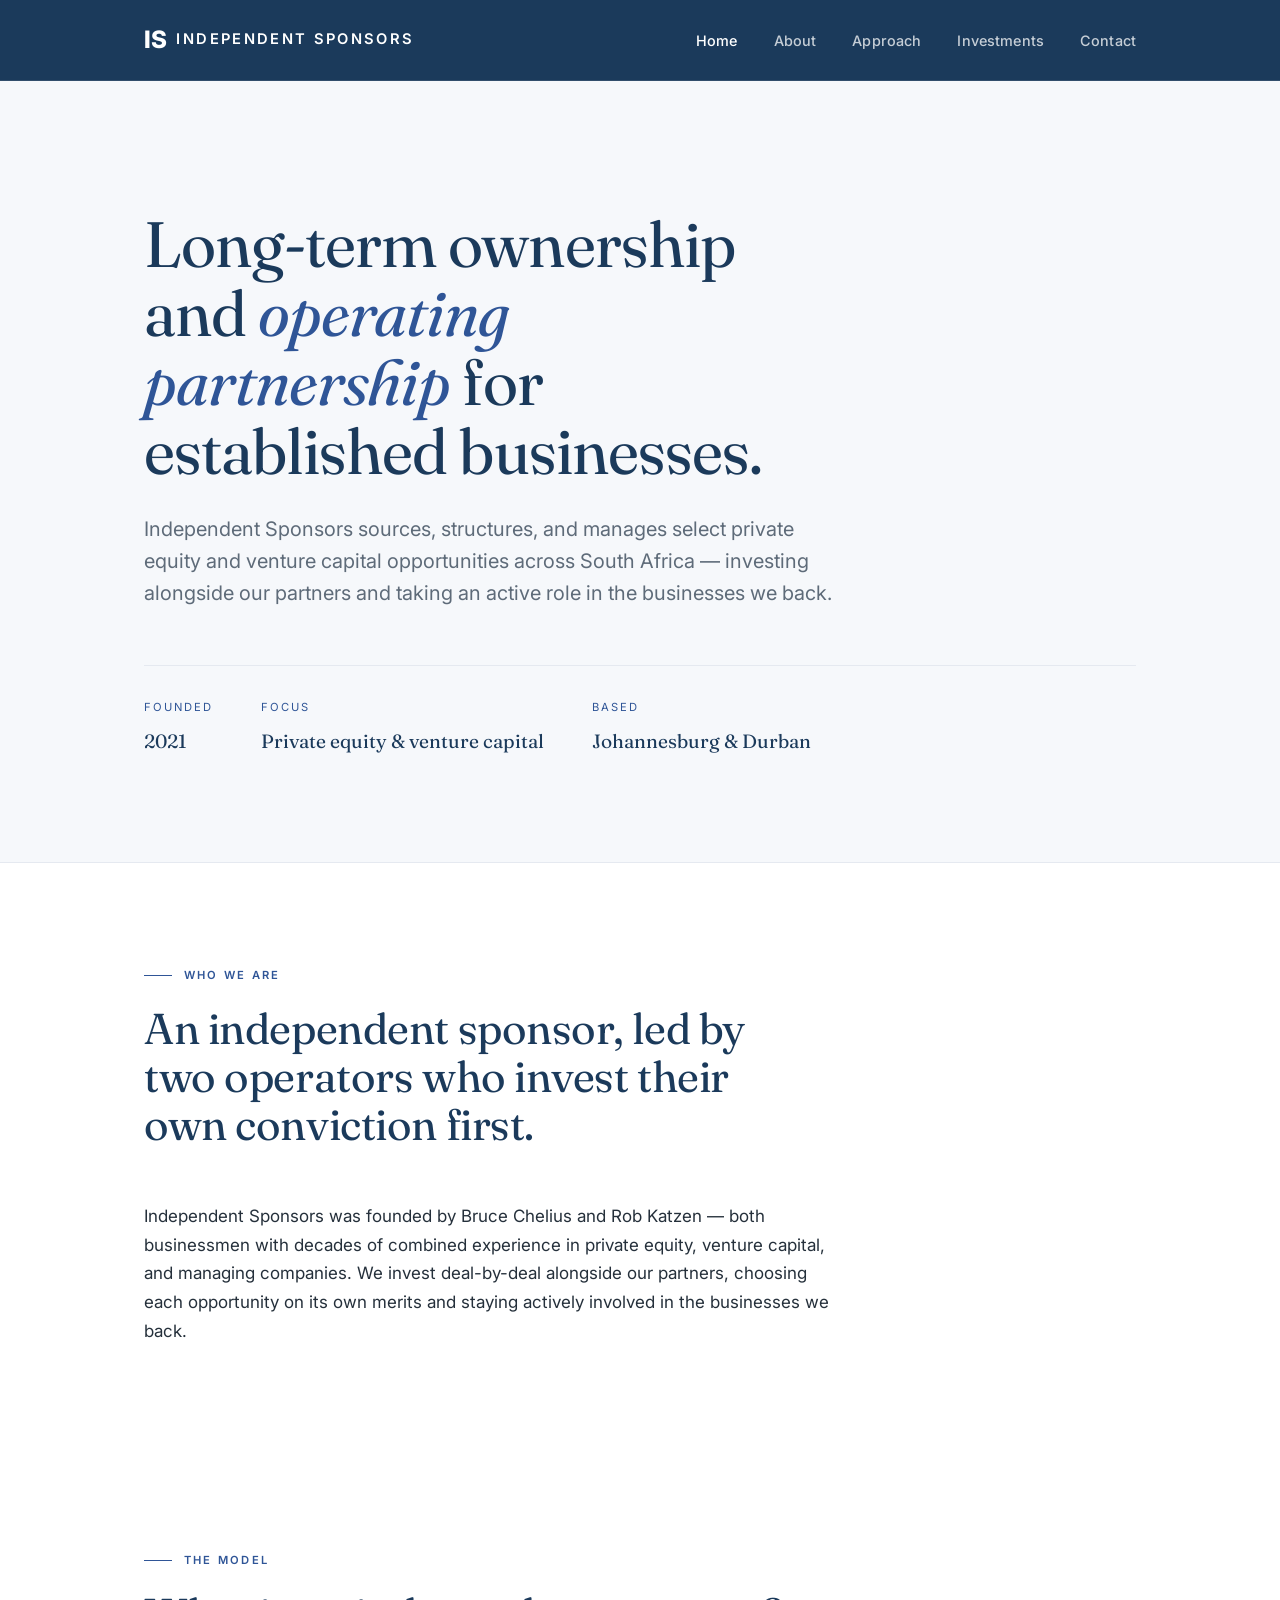
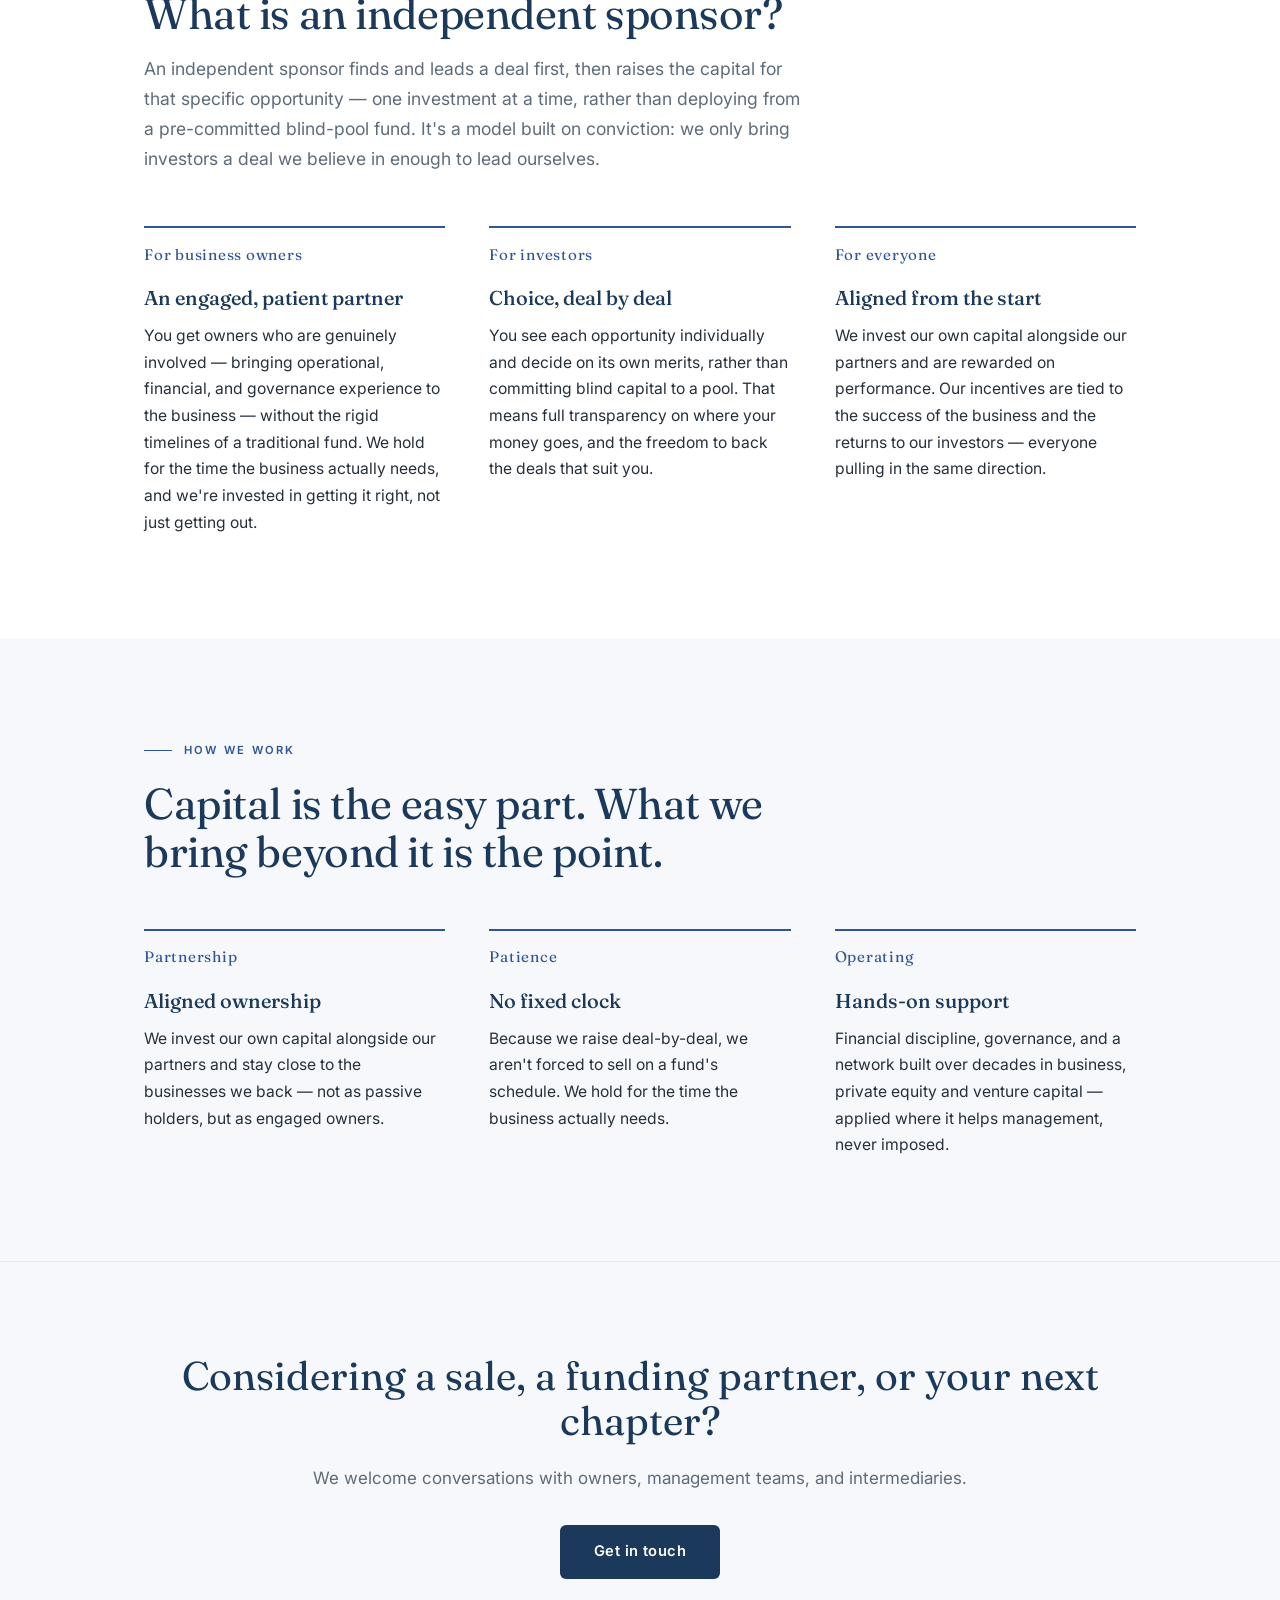
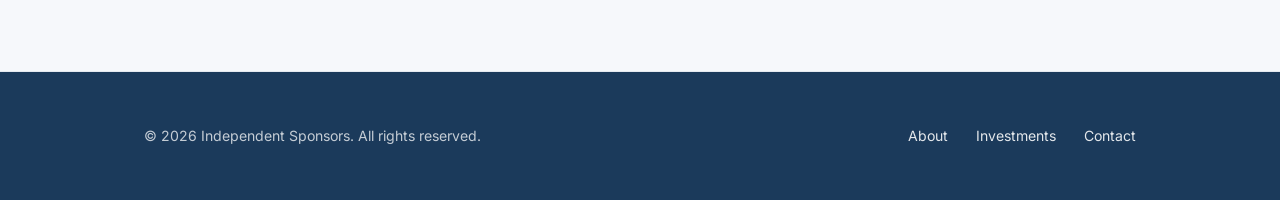
==== commit 582f6822: "Add files via upload" ====
--- a/index.html
+++ b/index.html
@@ -71,23 +71,23 @@
       <div class="section-head">
         <span class="eyebrow">The model</span>
         <h2>What is an independent sponsor?</h2>
-        <p>An independent sponsor sources and leads a deal first, then raises the capital for it — one investment at a time, rather than from a pre-committed blind-pool fund.</p>
+        <p>An independent sponsor finds and leads a deal first, then raises the capital for that specific opportunity — one investment at a time, rather than deploying from a pre-committed blind-pool fund. It's a model built on conviction: we only bring investors a deal we believe in enough to lead ourselves.</p>
       </div>
       <div class="steps">
         <div class="step">
           <span class="num">For business owners</span>
-          <h3>A hands-on partner</h3>
-          <p>[Placeholder — advantage for the investee company, e.g. patient, engaged ownership with real operating support rather than a passive financial stake.]</p>
+          <h3>An engaged, patient partner</h3>
+          <p>You get owners who are genuinely involved — bringing operational, financial, and governance experience to the business — without the rigid timelines of a traditional fund. We hold for the time the business actually needs, and we're invested in getting it right, not just getting out.</p>
         </div>
         <div class="step">
           <span class="num">For investors</span>
-          <h3>Deal-by-deal choice</h3>
-          <p>[Placeholder — advantage for investors, e.g. the ability to evaluate and choose each opportunity individually, with aligned interests and no blind-pool commitment.]</p>
+          <h3>Choice, deal by deal</h3>
+          <p>You see each opportunity individually and decide on its own merits, rather than committing blind capital to a pool. That means full transparency on where your money goes, and the freedom to back the deals that suit you.</p>
         </div>
         <div class="step">
-          <span class="num">Alignment</span>
-          <h3>Skin in the game</h3>
-          <p>[Placeholder — e.g. the sponsor invests alongside and is rewarded on performance, keeping everyone's incentives pointed the same way.]</p>
+          <span class="num">For everyone</span>
+          <h3>Aligned from the start</h3>
+          <p>We invest our own capital alongside our partners and are rewarded on performance. Our incentives are tied to the success of the business and the returns to our investors — everyone pulling in the same direction.</p>
         </div>
       </div>
     </div>
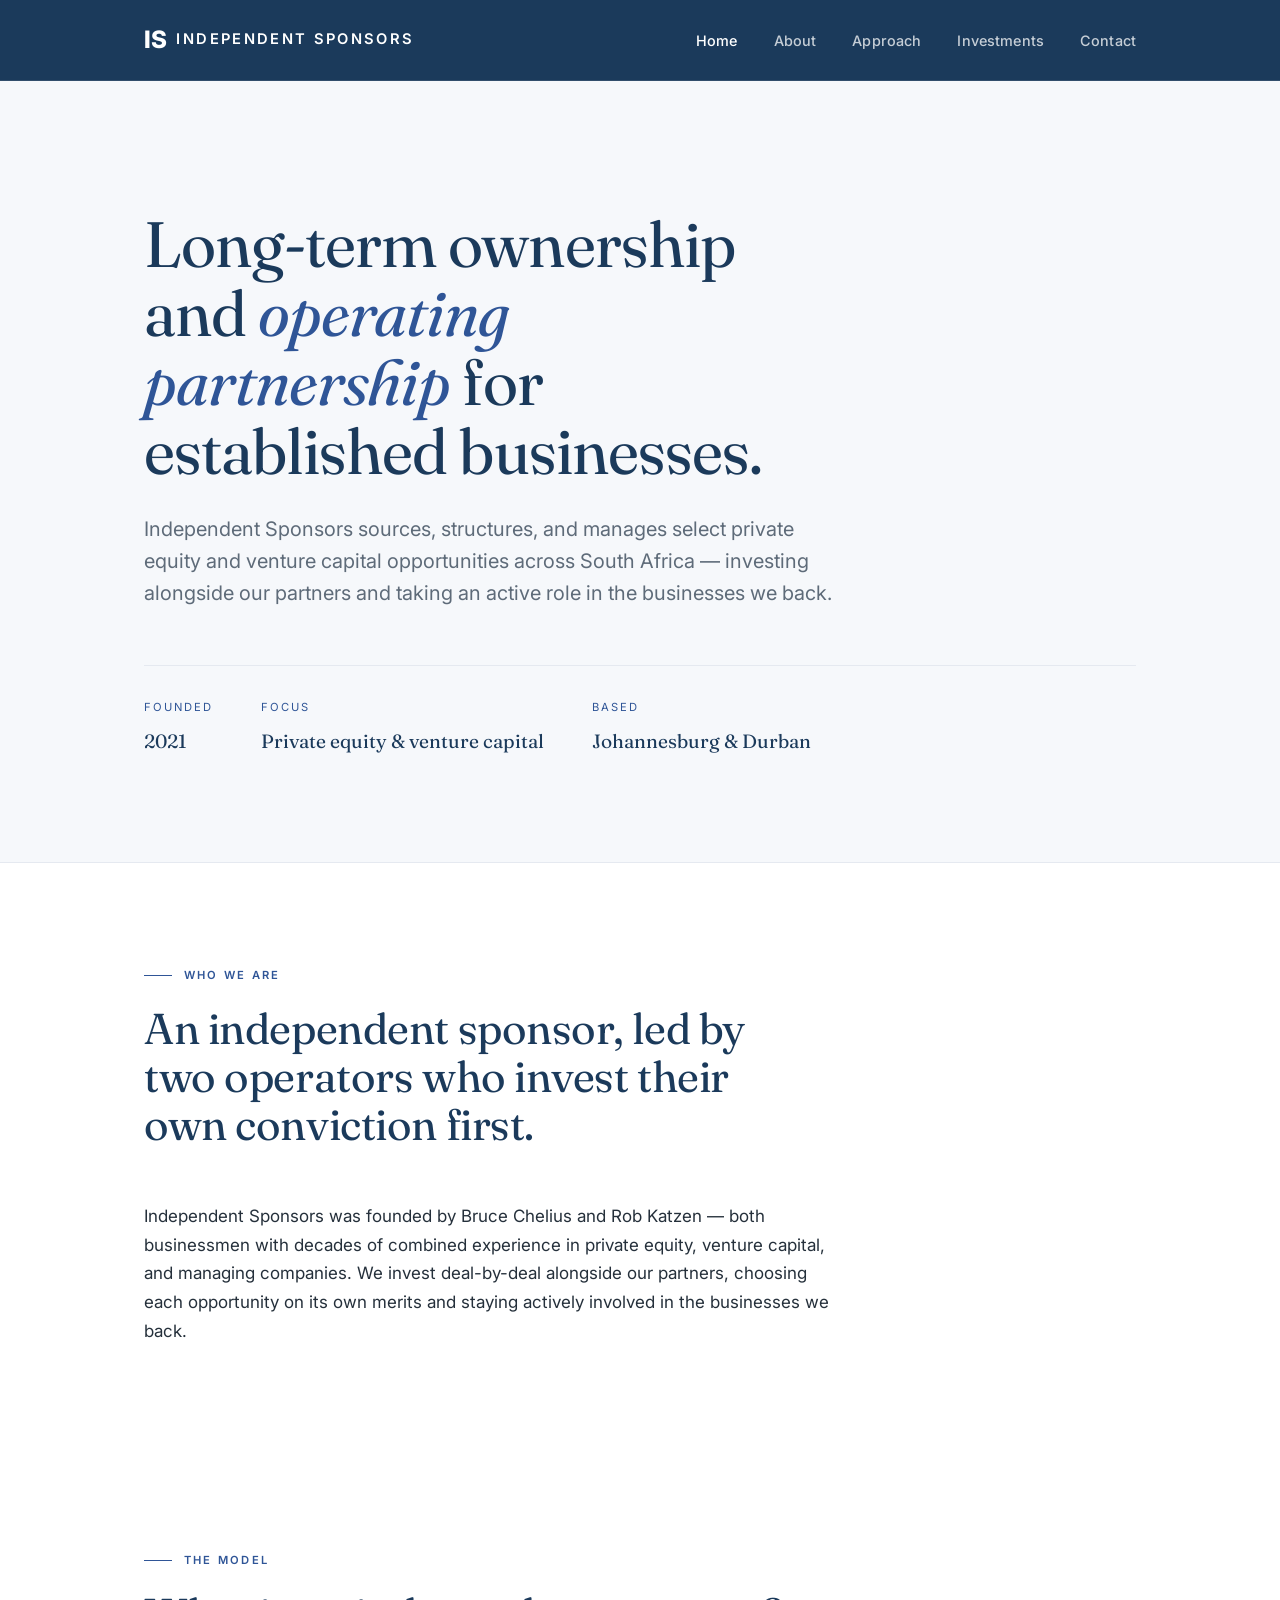
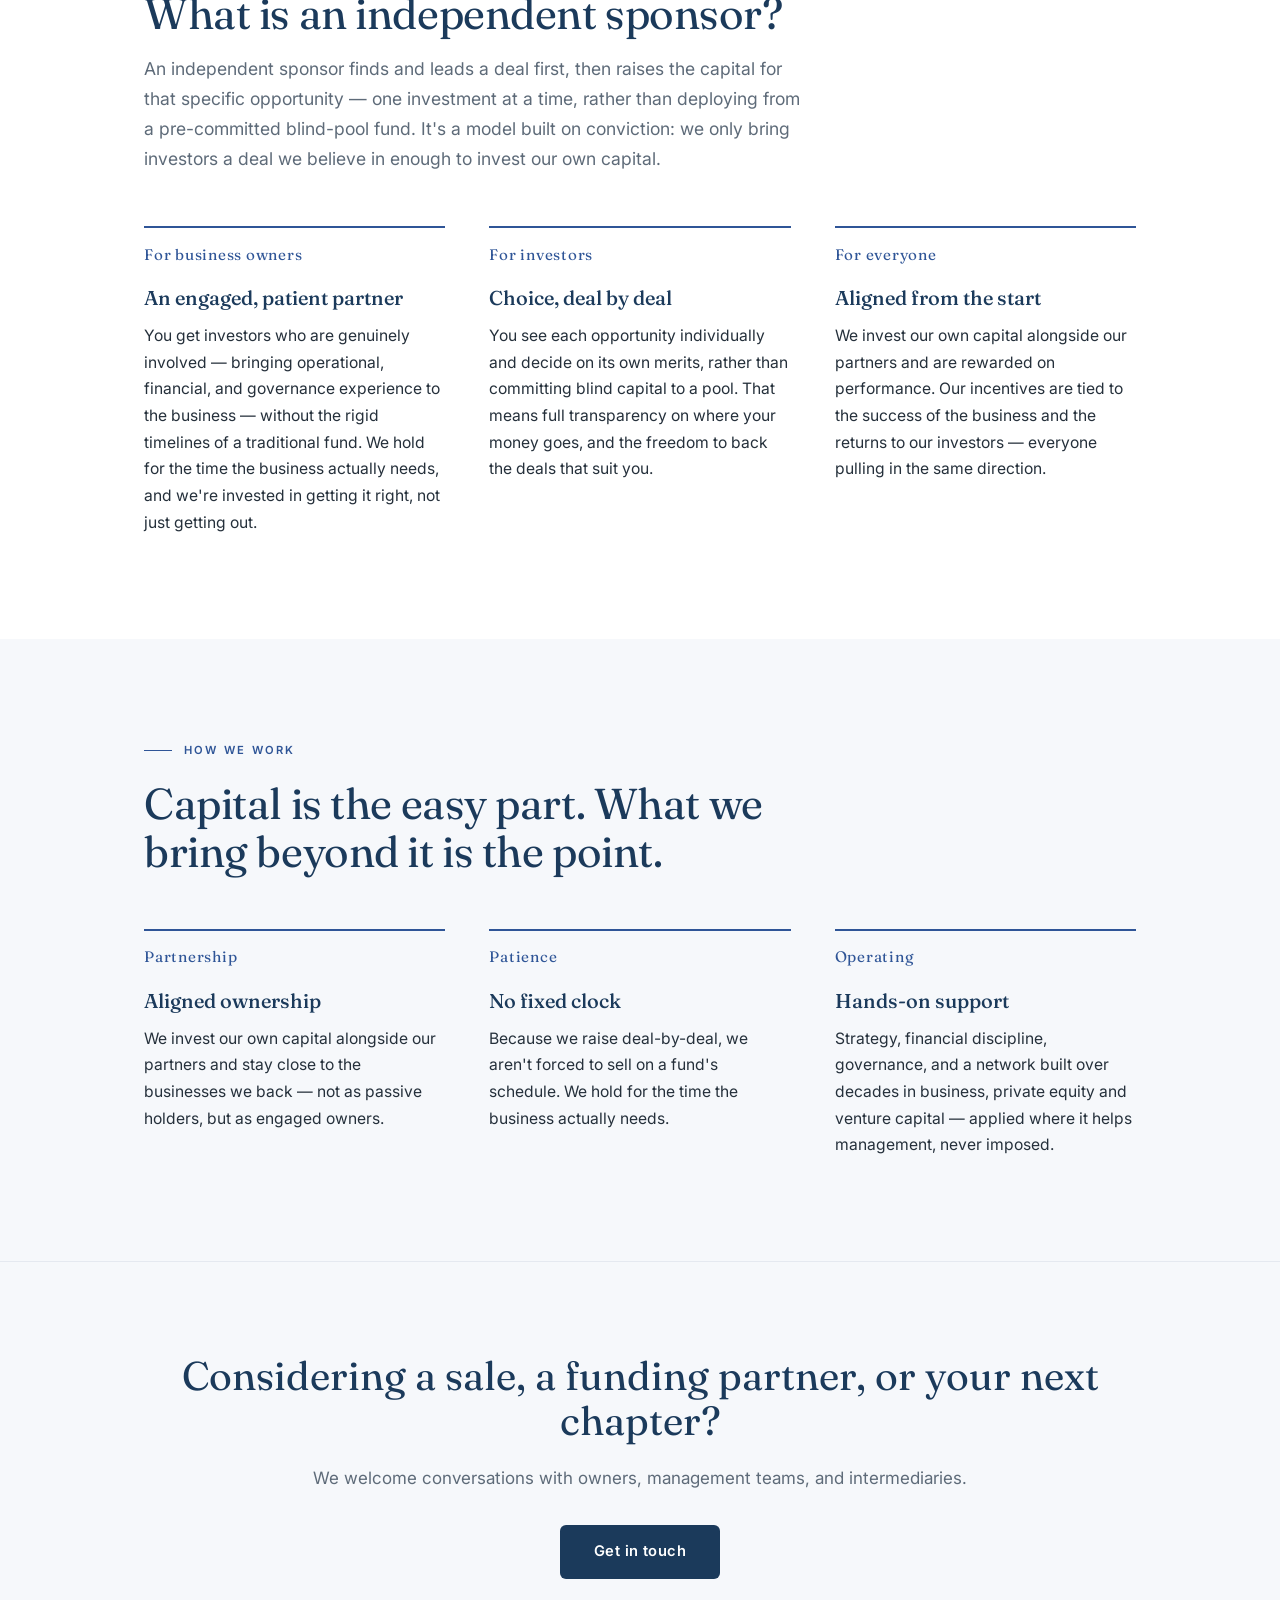
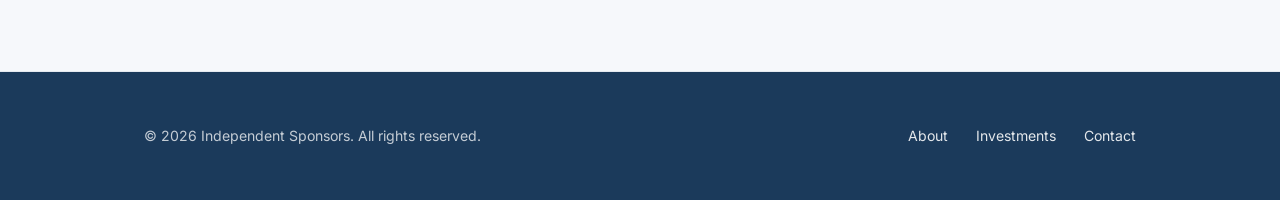
==== commit c4428369: "Add files via upload" ====
--- a/index.html
+++ b/index.html
@@ -71,13 +71,13 @@
       <div class="section-head">
         <span class="eyebrow">The model</span>
         <h2>What is an independent sponsor?</h2>
-        <p>An independent sponsor finds and leads a deal first, then raises the capital for that specific opportunity — one investment at a time, rather than deploying from a pre-committed blind-pool fund. It's a model built on conviction: we only bring investors a deal we believe in enough to lead ourselves.</p>
+        <p>An independent sponsor finds and leads a deal first, then raises the capital for that specific opportunity — one investment at a time, rather than deploying from a pre-committed blind-pool fund. It's a model built on conviction: we only bring investors a deal we believe in enough to invest our own capital.</p>
       </div>
       <div class="steps">
         <div class="step">
           <span class="num">For business owners</span>
           <h3>An engaged, patient partner</h3>
-          <p>You get owners who are genuinely involved — bringing operational, financial, and governance experience to the business — without the rigid timelines of a traditional fund. We hold for the time the business actually needs, and we're invested in getting it right, not just getting out.</p>
+          <p>You get investors who are genuinely involved — bringing operational, financial, and governance experience to the business — without the rigid timelines of a traditional fund. We hold for the time the business actually needs, and we're invested in getting it right, not just getting out.</p>
         </div>
         <div class="step">
           <span class="num">For investors</span>
@@ -112,7 +112,7 @@
         <div class="step">
           <span class="num">Operating</span>
           <h3>Hands-on support</h3>
-          <p>Financial discipline, governance, and a network built over decades in business, private equity and venture capital — applied where it helps management, never imposed.</p>
+          <p>Strategy, financial discipline, governance, and a network built over decades in business, private equity and venture capital — applied where it helps management, never imposed.</p>
         </div>
       </div>
     </div>
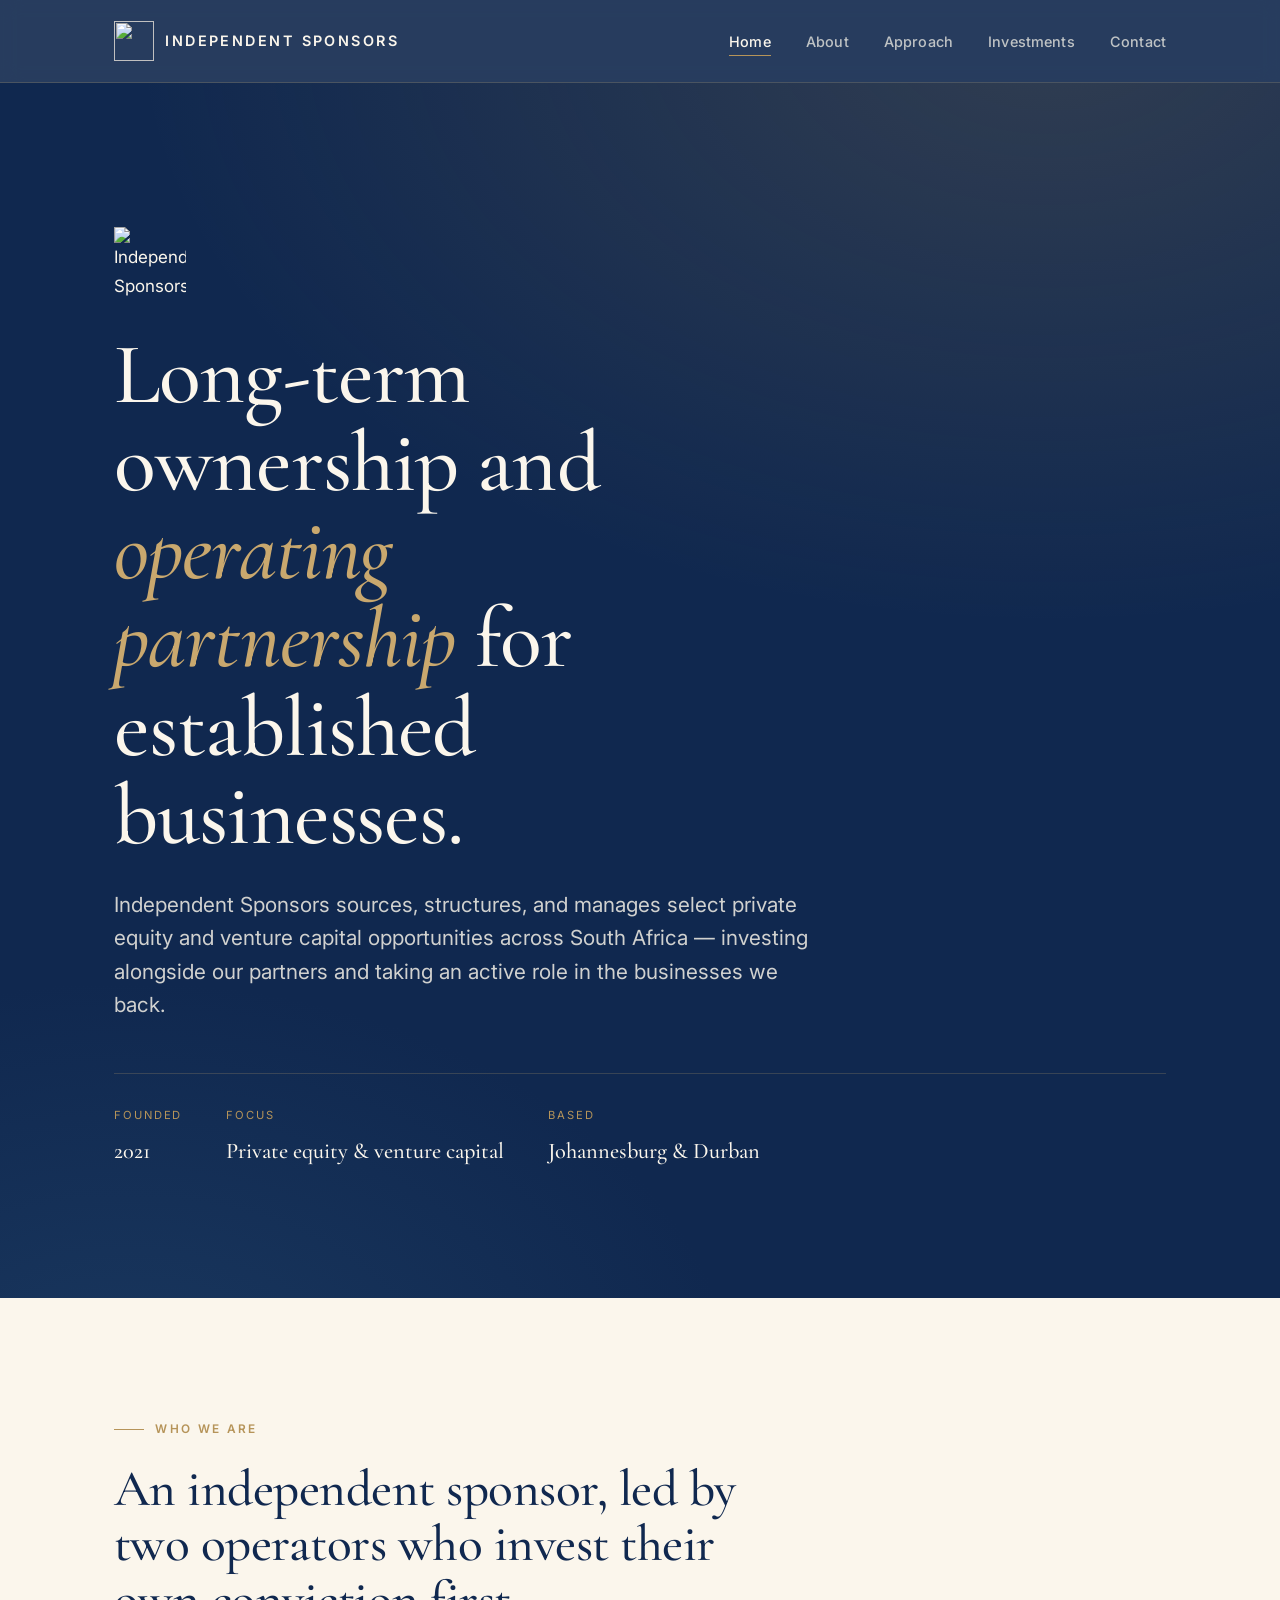
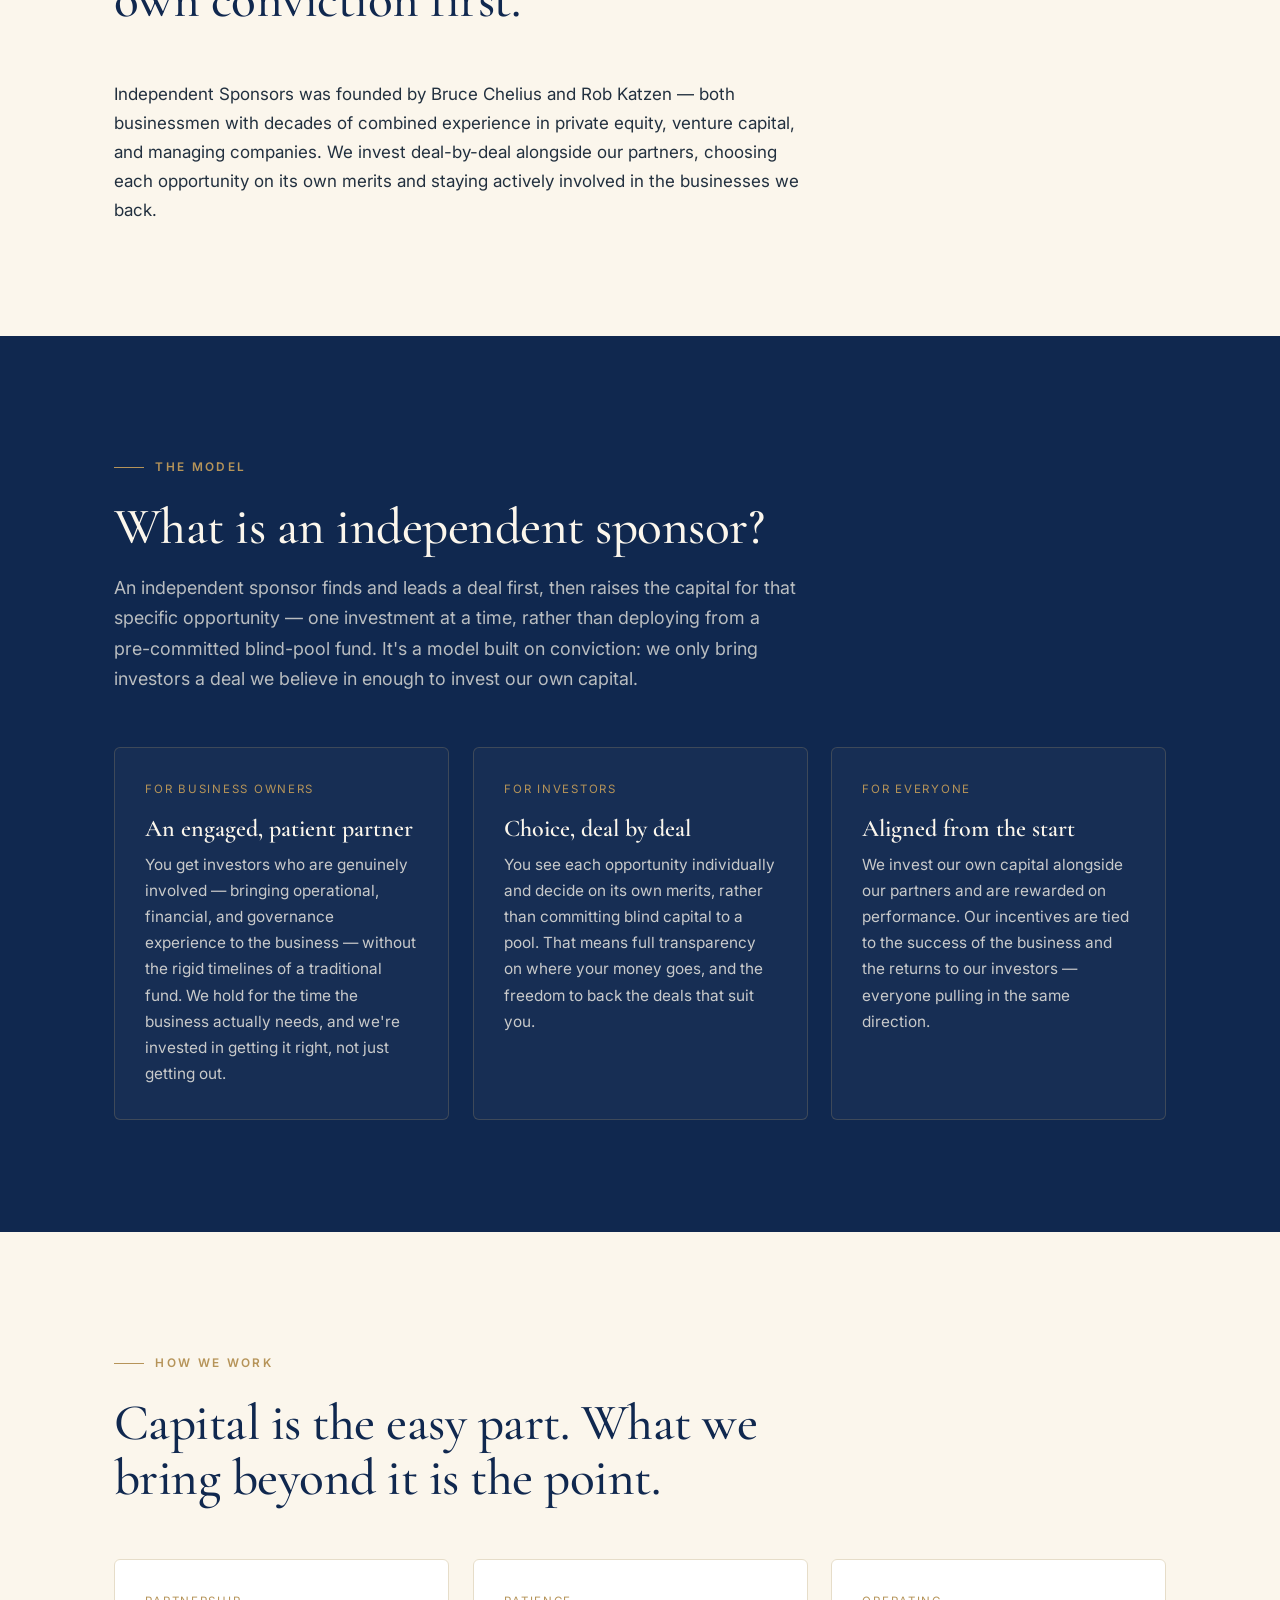
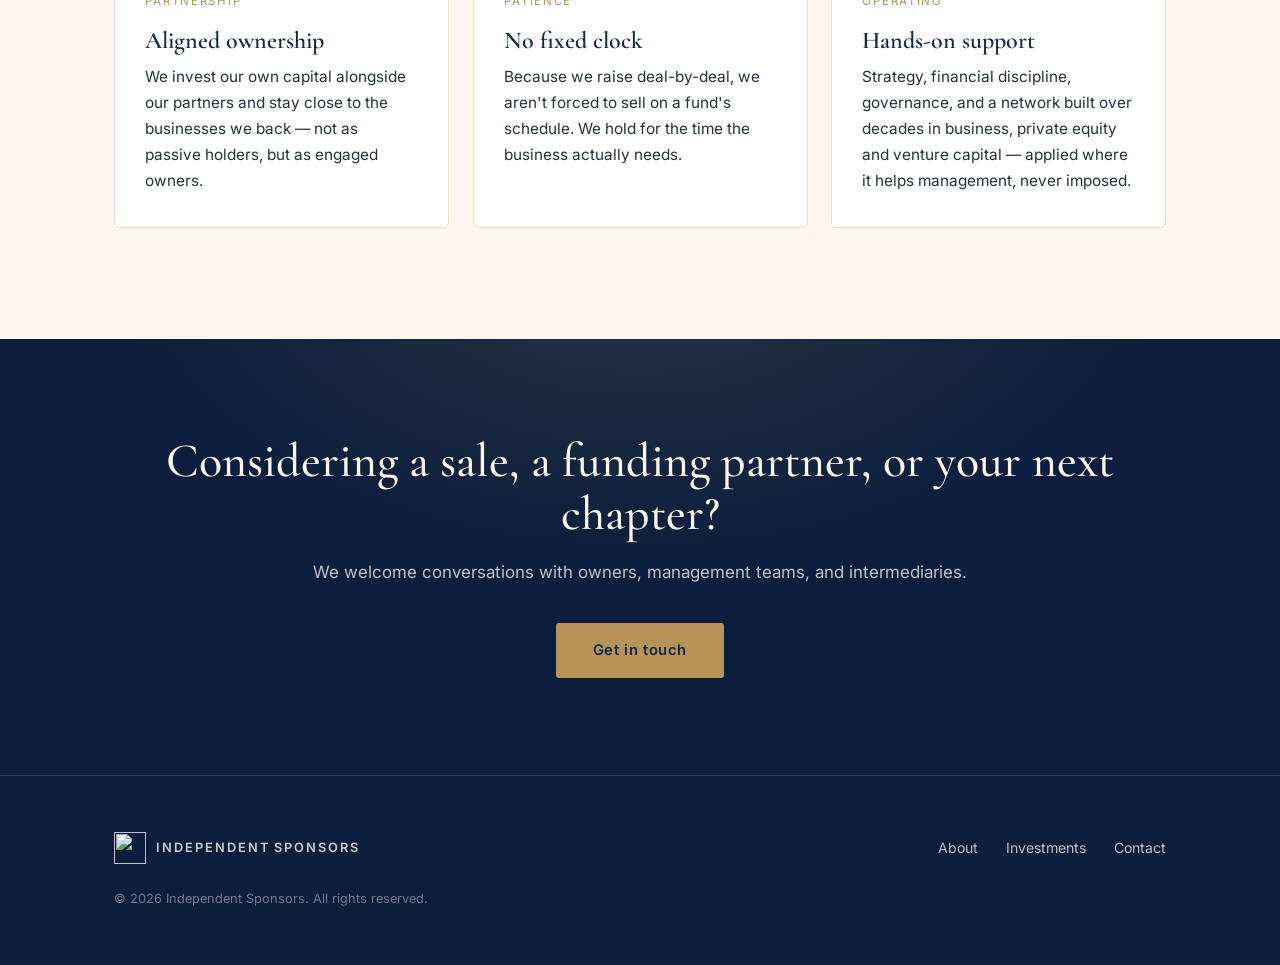
==== commit 7da39af9: "Add files via upload" ====
--- a/index.html
+++ b/index.html
@@ -2,22 +2,23 @@
 <html lang="en">
 <head>
   <meta charset="UTF-8" />
-  <meta name="viewport" content="width=device-width, initial-scale=1.0" />
+  <meta name="viewport" content="width=device-width, initial-scale=1.0, viewport-fit=cover" />
   <title>Independent Sponsors</title>
   <meta name="description" content="Independent Sponsors is a private equity and venture capital investment firm founded by Bruce Chelius and Rob Katzen, backing select opportunities across South Africa." />
-
-  <!-- Fonts -->
+  <link rel="icon" href="images/logo-emblem.png" />
   <link rel="preconnect" href="https://fonts.googleapis.com" />
   <link rel="preconnect" href="https://fonts.gstatic.com" crossorigin />
-  <link href="https://fonts.googleapis.com/css2?family=Fraunces:ital,opsz,wght@0,9..144,400;0,9..144,500;0,9..144,600;1,9..144,400&family=Inter:wght@400;500;600&display=swap" rel="stylesheet" />
+  <link href="https://fonts.googleapis.com/css2?family=Cormorant+Garamond:ital,wght@0,400;0,500;0,600;1,400;1,500&family=Inter:wght@400;500;600&display=swap" rel="stylesheet" />
   <link rel="stylesheet" href="styles.css" />
 </head>
 <body>
 
-  <!-- ============ HEADER ============ -->
   <header class="site-header">
     <div class="wrap nav">
-      <a class="brand" href="index.html"><span class="monogram">IS</span><span class="wordmark">Independent Sponsors</span></a>
+      <a class="brand" href="index.html">
+        <img class="emblem" src="images/logo-emblem-light.png" alt="" />
+        <span class="wordmark">Independent Sponsors</span>
+      </a>
       <button class="nav-toggle" aria-label="Menu" aria-expanded="false">&#9776;</button>
       <ul class="nav-links">
         <li><a href="index.html" aria-current="page">Home</a></li>
@@ -29,13 +30,14 @@
     </div>
   </header>
 
-  <!-- ============ HERO ============ -->
+  <!-- HERO -->
   <section class="hero">
+    <img class="hero-mark" src="images/logo-emblem-light.png" alt="" aria-hidden="true" />
     <div class="wrap">
-      <h1>Long-term ownership and <em>operating partnership</em> for established businesses.</h1>
-      <p class="lede">Independent Sponsors sources, structures, and manages select private equity and venture capital opportunities across South Africa — investing alongside our partners and taking an active role in the businesses we back.</p>
-
-      <dl class="hero-meta">
+      <img class="hero-emblem reveal" src="images/logo-emblem-light.png" alt="Independent Sponsors emblem" />
+      <h1 class="reveal d1">Long-term ownership and <span class="accent">operating partnership</span> for established businesses.</h1>
+      <p class="lede reveal d2">Independent Sponsors sources, structures, and manages select private equity and venture capital opportunities across South Africa — investing alongside our partners and taking an active role in the businesses we back.</p>
+      <dl class="hero-meta reveal d3">
         <div>
           <dt>Founded</dt>
           <dd>2021</dd>
@@ -52,65 +54,67 @@
     </div>
   </section>
 
-  <!-- ============ INTRO / PHILOSOPHY ============ -->
-  <section>
+  <!-- WHO WE ARE -->
+  <section class="sec-cream">
     <div class="wrap">
-      <div class="section-head">
+      <div class="section-head reveal">
         <span class="eyebrow">Who we are</span>
         <h2>An independent sponsor, led by two operators who invest their own conviction first.</h2>
       </div>
-      <div class="prose">
+      <div class="prose reveal d1">
         <p>Independent Sponsors was founded by Bruce Chelius and Rob Katzen — both businessmen with decades of combined experience in private equity, venture capital, and managing companies. We invest deal-by-deal alongside our partners, choosing each opportunity on its own merits and staying actively involved in the businesses we back.</p>
       </div>
     </div>
   </section>
 
-  <!-- ============ WHAT IS AN INDEPENDENT SPONSOR ============ -->
-  <section>
+  <!-- WHAT IS AN INDEPENDENT SPONSOR -->
+  <section class="sec-navy">
     <div class="wrap">
-      <div class="section-head">
+      <div class="section-head reveal">
         <span class="eyebrow">The model</span>
         <h2>What is an independent sponsor?</h2>
         <p>An independent sponsor finds and leads a deal first, then raises the capital for that specific opportunity — one investment at a time, rather than deploying from a pre-committed blind-pool fund. It's a model built on conviction: we only bring investors a deal we believe in enough to invest our own capital.</p>
       </div>
-      <div class="steps">
-        <div class="step">
-          <span class="num">For business owners</span>
+      <div class="cards">
+        <div class="card reveal d1">
+          <div class="kicker">For business owners</div>
           <h3>An engaged, patient partner</h3>
           <p>You get investors who are genuinely involved — bringing operational, financial, and governance experience to the business — without the rigid timelines of a traditional fund. We hold for the time the business actually needs, and we're invested in getting it right, not just getting out.</p>
         </div>
-        <div class="step">
-          <span class="num">For investors</span>
+        <div class="card reveal d2">
+          <div class="kicker">For investors</div>
           <h3>Choice, deal by deal</h3>
           <p>You see each opportunity individually and decide on its own merits, rather than committing blind capital to a pool. That means full transparency on where your money goes, and the freedom to back the deals that suit you.</p>
         </div>
-        <div class="step">
-          <span class="num">For everyone</span>
+        <div class="card reveal d3">
+          <div class="kicker">For everyone</div>
           <h3>Aligned from the start</h3>
           <p>We invest our own capital alongside our partners and are rewarded on performance. Our incentives are tied to the success of the business and the returns to our investors — everyone pulling in the same direction.</p>
         </div>
       </div>
     </div>
   </section>
-  <section class="alt">
+
+  <!-- HOW WE WORK -->
+  <section class="sec-cream">
     <div class="wrap">
-      <div class="section-head">
+      <div class="section-head reveal">
         <span class="eyebrow">How we work</span>
         <h2>Capital is the easy part. What we bring beyond it is the point.</h2>
       </div>
-      <div class="steps">
-        <div class="step">
-          <span class="num">Partnership</span>
+      <div class="cards">
+        <div class="card reveal d1">
+          <div class="kicker">Partnership</div>
           <h3>Aligned ownership</h3>
           <p>We invest our own capital alongside our partners and stay close to the businesses we back — not as passive holders, but as engaged owners.</p>
         </div>
-        <div class="step">
-          <span class="num">Patience</span>
+        <div class="card reveal d2">
+          <div class="kicker">Patience</div>
           <h3>No fixed clock</h3>
           <p>Because we raise deal-by-deal, we aren't forced to sell on a fund's schedule. We hold for the time the business actually needs.</p>
         </div>
-        <div class="step">
-          <span class="num">Operating</span>
+        <div class="card reveal d3">
+          <div class="kicker">Operating</div>
           <h3>Hands-on support</h3>
           <p>Strategy, financial discipline, governance, and a network built over decades in business, private equity and venture capital — applied where it helps management, never imposed.</p>
         </div>
@@ -118,25 +122,28 @@
     </div>
   </section>
 
-  <!-- ============ CTA ============ -->
+  <!-- CTA -->
   <section class="cta-band">
     <div class="wrap">
-      <h2>Considering a sale, a funding partner, or your next chapter?</h2>
-      <p>We welcome conversations with owners, management teams, and intermediaries.</p>
-      <a class="btn" href="contact.html">Get in touch</a>
+      <h2 class="reveal">Considering a sale, a funding partner, or your next chapter?</h2>
+      <p class="reveal d1">We welcome conversations with owners, management teams, and intermediaries.</p>
+      <a class="btn reveal d2" href="contact.html">Get in touch</a>
     </div>
   </section>
 
-  <!-- ============ FOOTER ============ -->
   <footer class="site-footer">
     <div class="wrap footer-inner">
-      <div>&copy; <span id="year"></span> Independent Sponsors. All rights reserved.</div>
+      <div class="footer-brand">
+        <img class="emblem" src="images/logo-emblem-light.png" alt="" />
+        <span>Independent Sponsors</span>
+      </div>
       <ul class="footer-links">
         <li><a href="about.html">About</a></li>
         <li><a href="investments.html">Investments</a></li>
         <li><a href="contact.html">Contact</a></li>
       </ul>
     </div>
+    <div class="wrap" style="margin-top:1.5rem;font-size:0.8rem;opacity:0.7">&copy; <span id="year"></span> Independent Sponsors. All rights reserved.</div>
   </footer>
 
   <script src="main.js"></script>
--- a/styles.css
+++ b/styles.css
@@ -1,34 +1,37 @@
 /* =========================================================
-   Independent Sponsors — shared styles
-   Classic, restrained palette. Blue used as accent, not as
-   large colour fields. Light backgrounds, dark headlines.
-     Navy      #1B3A5B   (headlines, footer)
-     Blue      #2F5597   (brand accent, links, small marks)
-     Blue deep #21406E
-     Cloud     #F6F8FB   (soft section background)
-     Ink       #25303B   (body text)
-     Slate     #5E6B79   (muted text)
-     Line      #E5E9F0
-     White     #FFFFFF
-   Type:  Fraunces (display serif) · Inter (body/utility)
+   Independent Sponsors — brand refresh
+   Palette (from the IS signature):
+     Navy      #10284F   base / dark sections
+     Navy-2    #1B3A61   lifted navy
+     Gold      #B69459   accent — rules, emblem, detail
+     Gold-soft #C9A86E
+     Cream     #FBF6EC   light sections
+     Ink       #22303F   body text on cream
+     Slate     #5E6B7A   muted text
+   Type: Cormorant Garamond (display serif) · Inter (body/UI)
+   Motion: scroll-reveal slide-ups, staggered; hero load sequence.
    ========================================================= */
 
 :root {
-  --navy:      #1B3A5B;
-  --blue:      #2F5597;
-  --blue-deep: #21406E;
-  --cloud:     #F6F8FB;
-  --ink:       #25303B;
-  --slate:     #5E6B79;
-  --line:      #E5E9F0;
-  --white:     #FFFFFF;
-
-  --maxw: 1120px;
-  --gutter: clamp(1.25rem, 5vw, 4.5rem);
-  --radius: 10px;
-
-  --serif: "Fraunces", Georgia, "Times New Roman", serif;
+  --navy:    #10284F;
+  --navy-2:  #1B3A61;
+  --navy-3:  #0B1E3D;
+  --gold:    #B69459;
+  --gold-soft:#C9A86E;
+  --cream:   #FBF6EC;
+  --cream-2: #F4ECDC;
+  --ink:     #22303F;
+  --slate:   #5E6B7A;
+  --line-cream: #E6DDC9;
+  --line-navy: rgba(201,168,110,0.22);
+
+  --maxw: 1180px;
+  --gutter: clamp(1.25rem, 5vw, 5rem);
+
+  --serif: "Cormorant Garamond", Georgia, "Times New Roman", serif;
   --sans:  "Inter", -apple-system, BlinkMacSystemFont, "Segoe UI", sans-serif;
+
+  color-scheme: light;
 }
 
 * { box-sizing: border-box; margin: 0; padding: 0; }
@@ -37,270 +40,289 @@
 body {
   font-family: var(--sans);
   color: var(--ink);
-  background: var(--white);
+  background: var(--cream);
   line-height: 1.7;
   font-size: 17px;
   -webkit-font-smoothing: antialiased;
+  overflow-x: hidden;
 }
 
 @media (prefers-reduced-motion: reduce) {
   html { scroll-behavior: auto; }
-  * { animation: none !important; transition: none !important; }
+  *, *::before, *::after { animation: none !important; transition: none !important; }
+  .reveal { opacity: 1 !important; transform: none !important; }
 }
 
 /* ---------- Layout helpers ---------- */
 .wrap { max-width: var(--maxw); margin-inline: auto; padding-inline: var(--gutter); }
 
+/* Scroll-reveal system */
+.reveal {
+  opacity: 0;
+  transform: translateY(26px);
+  transition: opacity 0.9s cubic-bezier(0.22,0.61,0.36,1),
+              transform 0.9s cubic-bezier(0.22,0.61,0.36,1);
+  will-change: opacity, transform;
+}
+.reveal.in { opacity: 1; transform: none; }
+.reveal.d1 { transition-delay: 0.08s; }
+.reveal.d2 { transition-delay: 0.16s; }
+.reveal.d3 { transition-delay: 0.24s; }
+.reveal.d4 { transition-delay: 0.32s; }
+
 .eyebrow {
   font-family: var(--sans);
-  font-size: 0.7rem;
-  font-weight: 600;
-  letter-spacing: 0.2em;
-  text-transform: uppercase;
-  color: var(--blue);
-  margin-bottom: 1.25rem;
-  display: flex; align-items: center; gap: 0.75rem;
-}
-.eyebrow::before {
-  content: ""; width: 28px; height: 1px; background: var(--blue);
-  display: inline-block;
-}
-
-.rule { height: 1px; background: var(--line); border: 0; margin: 0; }
+  font-size: 0.74rem; font-weight: 600;
+  letter-spacing: 0.2em; text-transform: uppercase;
+  color: var(--gold);
+  display: inline-flex; align-items: center; gap: 0.7rem;
+  margin-bottom: 1.4rem;
+}
+.eyebrow::before { content: ""; width: 30px; height: 1px; background: var(--gold); display: inline-block; }
 
 /* ---------- Header / nav ---------- */
 .site-header {
-  position: sticky; top: 0; z-index: 50;
-  background: var(--navy);
-  border-bottom: 1px solid rgba(255,255,255,0.1);
-}
-.nav { display: flex; align-items: center; justify-content: space-between; height: 80px; }
-
-.brand { display: flex; align-items: center; gap: 0.65rem; text-decoration: none; }
-.brand .monogram {
-  font-family: var(--sans);
-  font-weight: 800;
-  font-size: 1.5rem;
-  letter-spacing: -0.02em;
-  color: #fff;
-  line-height: 1;
-  flex: none;
-}
+  position: sticky; top: env(safe-area-inset-top, 0px); z-index: 60;
+  background: color-mix(in srgb, var(--navy) 90%, transparent);
+  backdrop-filter: blur(10px);
+  border-bottom: 1px solid var(--line-navy);
+}
+.nav { display: flex; align-items: center; justify-content: space-between; height: 82px; }
+.brand { display: flex; align-items: center; gap: 0.7rem; text-decoration: none; }
+.brand .emblem { width: 40px; height: 40px; flex: none; display: block; }
 .brand .wordmark {
-  font-family: var(--sans);
-  font-weight: 600;
-  font-size: 0.92rem;
-  letter-spacing: 0.16em;
-  text-transform: uppercase;
-  color: #fff;
+  font-family: var(--sans); font-weight: 600; font-size: 0.9rem;
+  letter-spacing: 0.17em; text-transform: uppercase; color: var(--cream);
   white-space: nowrap;
 }
-@media (max-width: 460px) { .brand .wordmark { font-size: 0.78rem; letter-spacing: 0.1em; } }
-
-.nav-links { display: flex; gap: 2.25rem; list-style: none; align-items: center; }
+@media (max-width: 460px){ .brand .wordmark{ font-size: 0.74rem; letter-spacing: 0.12em; } }
+
+.nav-links { display: flex; gap: 2.2rem; list-style: none; align-items: center; }
 .nav-links a {
-  font-size: 0.9rem; font-weight: 500; color: rgba(255,255,255,0.75);
-  text-decoration: none; letter-spacing: 0.01em;
-  transition: color 0.2s ease;
-}
-.nav-links a:hover, .nav-links a[aria-current="page"] { color: #fff; }
-.nav-toggle { display: none; background: none; border: 0; cursor: pointer; }
-
-@media (max-width: 720px) {
-  .nav-toggle { display: block; font-size: 1.4rem; color: #fff; }
+  font-size: 0.9rem; font-weight: 500; color: rgba(251,246,236,0.72);
+  text-decoration: none; letter-spacing: 0.01em; position: relative;
+  transition: color 0.25s ease; padding: 0.25rem 0;
+}
+.nav-links a::after {
+  content: ""; position: absolute; left: 0; bottom: -2px; height: 1px; width: 0;
+  background: var(--gold); transition: width 0.3s ease;
+}
+.nav-links a:hover, .nav-links a[aria-current="page"] { color: var(--cream); }
+.nav-links a:hover::after, .nav-links a[aria-current="page"]::after { width: 100%; }
+.nav-toggle { display: none; background: none; border: 0; cursor: pointer; color: var(--cream); }
+
+@media (max-width: 760px) {
   .nav-links {
-    position: absolute; top: 80px; left: 0; right: 0;
-    flex-direction: column; gap: 0;
-    background: var(--navy); border-bottom: 1px solid rgba(255,255,255,0.1);
-    max-height: 0; overflow: hidden; transition: max-height 0.3s ease;
+    position: absolute; top: 82px; left: 0; right: 0;
+    flex-direction: column; gap: 0; background: var(--navy);
+    border-bottom: 1px solid var(--line-navy);
+    max-height: 0; overflow: hidden; transition: max-height 0.35s ease;
   }
-  .nav-links.open { max-height: 320px; }
-  .nav-links li { width: 100%; border-top: 1px solid rgba(255,255,255,0.1); }
+  .nav-links.open { max-height: 360px; }
+  .nav-links li { width: 100%; border-top: 1px solid var(--line-navy); }
   .nav-links a { display: block; padding: 1rem var(--gutter); }
-}
-
-/* ---------- Hero (light, dark text — the key change) ---------- */
+  .nav-links a::after { display: none; }
+  .nav-toggle { display: block; font-size: 1.4rem; }
+}
+
+/* ---------- Hero ---------- */
 .hero {
-  background: var(--cloud);
-  color: var(--ink);
-  padding: clamp(4.5rem, 11vw, 8rem) 0 clamp(4rem, 9vw, 6.5rem);
-  border-bottom: 1px solid var(--line);
-}
+  position: relative; background: var(--navy); color: var(--cream);
+  padding: clamp(5rem, 13vw, 9rem) 0 clamp(4.5rem, 11vw, 8rem);
+  overflow: hidden;
+}
+.hero::before {
+  content: ""; position: absolute; inset: 0;
+  background:
+    radial-gradient(130% 90% at 82% -5%, rgba(182,148,89,0.20), transparent 55%),
+    radial-gradient(80% 60% at 10% 110%, rgba(27,58,97,0.9), transparent 60%);
+  pointer-events: none;
+}
+/* faint large emblem watermark */
+.hero .hero-mark {
+  position: absolute; right: clamp(-60px, -4vw, -20px); top: 50%;
+  transform: translateY(-50%); width: min(46vw, 520px); height: auto;
+  opacity: 0.06; pointer-events: none; z-index: 0;
+}
+.hero .wrap { position: relative; z-index: 1; }
+.hero-emblem { width: 72px; height: 72px; margin-bottom: 2rem; display: block; }
 .hero h1 {
-  font-family: var(--serif);
-  font-weight: 400;
-  font-size: clamp(2.3rem, 5.5vw, 4rem);
-  line-height: 1.08;
-  letter-spacing: -0.015em;
-  color: var(--navy);
-  max-width: 17ch;
-  margin-bottom: 1.75rem;
-}
-.hero h1 em { font-style: italic; color: var(--blue); }
-.hero p.lede {
-  font-size: clamp(1.05rem, 1.8vw, 1.25rem);
-  color: var(--slate);
-  max-width: 54ch; line-height: 1.6;
+  font-family: var(--serif); font-weight: 500;
+  font-size: clamp(2.8rem, 7vw, 5.4rem); line-height: 1.02;
+  letter-spacing: -0.01em; max-width: 15ch; margin-bottom: 1.75rem;
+}
+.hero h1 .accent { color: var(--gold-soft); font-style: italic; }
+.hero .lede {
+  font-size: clamp(1.08rem, 2vw, 1.3rem); line-height: 1.6;
+  color: rgba(251,246,236,0.82); max-width: 54ch;
 }
 .hero-meta {
-  margin-top: 3.5rem; padding-top: 2rem;
-  border-top: 1px solid var(--line);
-  display: flex; flex-wrap: wrap; gap: 3rem;
-}
-.hero-meta dt {
-  font-size: 0.7rem; letter-spacing: 0.18em; text-transform: uppercase;
-  color: var(--blue); margin-bottom: 0.5rem;
-}
-.hero-meta dd { font-family: var(--serif); font-size: 1.2rem; color: var(--navy); }
-
-/* ---------- Sections ---------- */
-section { padding: clamp(3.75rem, 8vw, 6.5rem) 0; }
-section.alt { background: var(--cloud); }
-
-.section-head { max-width: 60ch; margin-bottom: 3.25rem; }
+  margin-top: 3.25rem; padding-top: 2rem;
+  border-top: 1px solid var(--line-navy);
+  display: flex; flex-wrap: wrap; gap: 2.75rem;
+}
+.hero-meta dt { font-size: 0.7rem; letter-spacing: 0.17em; text-transform: uppercase; color: var(--gold); margin-bottom: 0.45rem; }
+.hero-meta dd { font-family: var(--serif); font-size: 1.4rem; font-weight: 500; }
+
+/* ---------- Section rhythm ---------- */
+section { padding: clamp(4rem, 9vw, 7rem) 0; }
+.sec-navy { background: var(--navy); color: var(--cream); }
+.sec-cream { background: var(--cream); color: var(--ink); }
+.sec-navy .eyebrow, .sec-cream .eyebrow { color: var(--gold); }
+
+.section-head { max-width: 62ch; margin-bottom: 3.25rem; }
 .section-head h2 {
-  font-family: var(--serif); font-weight: 400;
-  font-size: clamp(1.8rem, 3.8vw, 2.7rem);
-  line-height: 1.12; letter-spacing: -0.01em;
-  margin-bottom: 1rem; color: var(--navy);
-}
-.section-head p { color: var(--slate); font-size: 1.1rem; }
-
-.prose p { max-width: 64ch; margin-bottom: 1.3rem; color: var(--ink); }
+  font-family: var(--serif); font-weight: 500;
+  font-size: clamp(2rem, 4.5vw, 3.2rem); line-height: 1.08;
+  letter-spacing: -0.01em; margin-bottom: 1.1rem;
+}
+.sec-navy .section-head h2 { color: var(--cream); }
+.sec-cream .section-head h2 { color: var(--navy); }
+.section-head p { font-size: 1.12rem; }
+.sec-navy .section-head p { color: rgba(251,246,236,0.72); }
+.sec-cream .section-head p { color: var(--slate); }
+
+.prose p { max-width: 64ch; margin-bottom: 1.3rem; }
 .prose p:last-child { margin-bottom: 0; }
+.sec-navy .prose p { color: rgba(251,246,236,0.84); }
+.sec-cream .prose p { color: var(--ink); }
 
 /* ---------- Principals ---------- */
-.people { display: grid; grid-template-columns: repeat(2, 1fr); gap: 3.5rem; }
-@media (max-width: 720px) { .people { grid-template-columns: 1fr; gap: 2.5rem; } }
+.people { display: grid; grid-template-columns: repeat(2, 1fr); gap: clamp(2rem,5vw,4rem); }
+@media (max-width: 760px){ .people{ grid-template-columns: 1fr; gap: 3rem; } }
 .person .portrait {
-  width: 100%; aspect-ratio: 4/5; border-radius: var(--radius);
-  background: var(--cloud) center/cover no-repeat;
-  display: flex; align-items: flex-end; justify-content: flex-start;
-  color: var(--slate); font-size: 0.78rem; letter-spacing: 0.1em;
-  text-transform: uppercase; padding: 1rem; margin-bottom: 1.5rem;
-  border: 1px solid var(--line);
-}
-.person h3 { font-family: var(--serif); font-weight: 500; font-size: 1.45rem; color: var(--navy); }
-.person .role {
-  font-size: 0.78rem; letter-spacing: 0.14em; text-transform: uppercase;
-  color: var(--blue); margin: 0.4rem 0 1.1rem;
-}
-.person p { color: var(--ink); font-size: 0.98rem; margin-bottom: 0.9rem; }
-.person a.profile {
-  font-size: 0.85rem; color: var(--blue); text-decoration: none;
-  border-bottom: 1px solid var(--line); padding-bottom: 1px;
-}
-.person a.profile:hover { border-color: var(--blue); }
-
-/* ---------- Criteria / facts grid ---------- */
-.facts {
-  display: grid; grid-template-columns: repeat(3, 1fr); gap: 1px;
-  background: var(--line); border: 1px solid var(--line);
-  border-radius: var(--radius); overflow: hidden;
-}
-@media (max-width: 720px) { .facts { grid-template-columns: 1fr; } }
-.facts div { background: var(--white); padding: 1.9rem; }
-section.alt .facts div { background: var(--white); }
-.facts dt {
-  font-size: 0.7rem; letter-spacing: 0.16em; text-transform: uppercase;
-  color: var(--blue); margin-bottom: 0.7rem;
-}
-.facts dd { font-family: var(--serif); font-size: 1.35rem; line-height: 1.25; color: var(--navy); }
+  width: 100%; aspect-ratio: 4/5; border-radius: 4px;
+  background: var(--cream-2) center/cover no-repeat;
+  margin-bottom: 1.5rem; border: 1px solid var(--line-cream);
+  position: relative;
+}
+.person .portrait::after {
+  content: ""; position: absolute; left: 14px; bottom: 14px; width: 34px; height: 34px;
+  border-left: 2px solid var(--gold); border-bottom: 2px solid var(--gold);
+}
+.sec-navy .person .portrait { border-color: var(--line-navy); background-color: var(--navy-2); }
+.person h3 { font-family: var(--serif); font-weight: 600; font-size: 1.7rem; line-height: 1.1; }
+.sec-navy .person h3 { color: var(--cream); }
+.sec-cream .person h3 { color: var(--navy); }
+.person .role { font-size: 0.76rem; letter-spacing: 0.14em; text-transform: uppercase; color: var(--gold); margin: 0.5rem 0 1.1rem; }
+.person p { font-size: 0.98rem; margin-bottom: 0.9rem; }
+.sec-navy .person p { color: rgba(251,246,236,0.82); }
+.sec-cream .person p { color: var(--ink); }
+.person a.profile { font-size: 0.85rem; color: var(--gold); text-decoration: none; border-bottom: 1px solid transparent; transition: border-color 0.25s; }
+.person a.profile:hover { border-color: var(--gold); }
+
+/* ---------- Model / value cards ---------- */
+.cards { display: grid; grid-template-columns: repeat(3, 1fr); gap: 1.5rem; }
+@media (max-width: 860px){ .cards{ grid-template-columns: 1fr; gap: 1.25rem; } }
+.card {
+  padding: 2rem 1.9rem; border-radius: 6px;
+  border: 1px solid var(--line-navy); background: rgba(255,255,255,0.03);
+  transition: transform 0.4s cubic-bezier(0.22,0.61,0.36,1), border-color 0.4s, background 0.4s;
+}
+.sec-cream .card { border-color: var(--line-cream); background: #fff; }
+.card:hover { transform: translateY(-4px); border-color: var(--gold); }
+.card .kicker { font-size: 0.72rem; letter-spacing: 0.15em; text-transform: uppercase; color: var(--gold); margin-bottom: 1rem; }
+.card h3 { font-family: var(--serif); font-weight: 600; font-size: 1.5rem; margin-bottom: 0.6rem; line-height: 1.12; }
+.sec-navy .card h3 { color: var(--cream); }
+.sec-cream .card h3 { color: var(--navy); }
+.card p { font-size: 0.96rem; }
+.sec-navy .card p { color: rgba(251,246,236,0.78); }
+.sec-cream .card p { color: var(--ink); }
+
+/* ---------- Facts / criteria ---------- */
+.facts { display: grid; grid-template-columns: repeat(3, 1fr); gap: 1px; background: var(--line-cream); border: 1px solid var(--line-cream); border-radius: 6px; overflow: hidden; }
+.sec-navy .facts { background: var(--line-navy); border-color: var(--line-navy); }
+@media (max-width: 760px){ .facts{ grid-template-columns: 1fr; } }
+.facts > div { padding: 1.9rem; background: var(--cream); }
+.sec-navy .facts > div { background: var(--navy); }
+.facts dt { font-size: 0.7rem; letter-spacing: 0.15em; text-transform: uppercase; color: var(--gold); margin-bottom: 0.6rem; }
+.facts dd { font-family: var(--serif); font-size: 1.5rem; font-weight: 500; line-height: 1.2; }
+.sec-cream .facts dd { color: var(--navy); }
+.sec-navy .facts dd { color: var(--cream); }
+
+/* ---------- Process steps (real sequence → numbers justified) ---------- */
+.steps { display: grid; grid-template-columns: repeat(3, 1fr); gap: 2.75rem; }
+@media (max-width: 760px){ .steps{ grid-template-columns: 1fr; gap: 2rem; } }
+.step .num { font-family: var(--serif); font-size: 2.4rem; font-weight: 500; color: var(--gold); line-height: 1; display: block; margin-bottom: 0.9rem; }
+.step h3 { font-family: var(--serif); font-weight: 600; font-size: 1.4rem; margin-bottom: 0.5rem; }
+.sec-cream .step h3 { color: var(--navy); }
+.sec-navy .step h3 { color: var(--cream); }
+.step p { font-size: 0.97rem; }
+.sec-cream .step p { color: var(--ink); }
+.sec-navy .step p { color: rgba(251,246,236,0.8); }
 
 /* ---------- Investments ---------- */
-.deals { border-top: 1px solid var(--line); }
+.deals { border-top: 1px solid var(--line-cream); }
+.sec-navy .deals { border-top-color: var(--line-navy); }
 .deal {
-  display: grid; grid-template-columns: 1fr 2fr auto;
-  gap: 1.5rem; align-items: baseline;
-  padding: 1.9rem 0; border-bottom: 1px solid var(--line);
-}
-@media (max-width: 720px) { .deal { grid-template-columns: 1fr; gap: 0.4rem; } }
-.deal h3 { font-family: var(--serif); font-weight: 500; font-size: 1.3rem; color: var(--navy); }
-.deal .sector {
-  font-size: 0.73rem; letter-spacing: 0.12em; text-transform: uppercase;
-  color: var(--blue); margin-top: 0.3rem;
-}
-.deal p { color: var(--ink); font-size: 0.98rem; }
-.deal .deal-desc p { margin-bottom: 0.7rem; }
-.deal .deal-desc p:last-child { margin-bottom: 0; }
-.deal .deal-desc p + p { color: var(--slate); font-size: 0.92rem; }
-.deal .status {
-  font-size: 0.76rem; letter-spacing: 0.08em; text-transform: uppercase;
-  color: var(--slate); white-space: nowrap; justify-self: end;
-}
-@media (max-width: 720px) { .deal .status { justify-self: start; margin-top: 0.3rem; } }
-
-/* ---------- Steps / approach ---------- */
-.steps { display: grid; grid-template-columns: repeat(3, 1fr); gap: 2.75rem; }
-@media (max-width: 720px) { .steps { grid-template-columns: 1fr; gap: 2rem; } }
-.step .num {
-  font-family: var(--serif); font-size: 0.95rem; color: var(--blue);
-  letter-spacing: 0.05em; margin-bottom: 0.85rem; display: block;
-  border-top: 2px solid var(--blue); padding-top: 0.85rem; width: 100%;
-}
-.step h3 { font-family: var(--serif); font-weight: 500; font-size: 1.25rem; margin-bottom: 0.5rem; color: var(--navy); }
-.step p { color: var(--ink); font-size: 0.98rem; }
+  display: grid; grid-template-columns: 1fr 2fr auto; gap: 1.5rem; align-items: baseline;
+  padding: 2rem 0; border-bottom: 1px solid var(--line-cream);
+  transition: padding-left 0.4s ease;
+}
+.sec-navy .deal { border-bottom-color: var(--line-navy); }
+.deal:hover { padding-left: 0.6rem; }
+@media (max-width: 760px){ .deal{ grid-template-columns: 1fr; gap: 0.5rem; } }
+.deal h3 { font-family: var(--serif); font-weight: 600; font-size: 1.55rem; line-height: 1.1; }
+.sec-cream .deal h3 { color: var(--navy); }
+.sec-navy .deal h3 { color: var(--cream); }
+.deal .sector { font-size: 0.73rem; letter-spacing: 0.12em; text-transform: uppercase; color: var(--gold); margin-top: 0.35rem; }
+.deal-desc p { font-size: 0.98rem; margin-bottom: 0.6rem; }
+.deal-desc p:last-child { margin-bottom: 0; }
+.sec-cream .deal-desc p { color: var(--ink); }
+.sec-navy .deal-desc p { color: rgba(251,246,236,0.82); }
+.deal-desc p + p { font-size: 0.92rem; }
+.sec-cream .deal-desc p + p { color: var(--slate); }
+.sec-navy .deal-desc p + p { color: rgba(251,246,236,0.62); }
+.deal .status { font-size: 0.74rem; letter-spacing: 0.1em; text-transform: uppercase; white-space: nowrap; justify-self: end; color: var(--slate); }
+.sec-navy .deal .status { color: rgba(251,246,236,0.6); }
+@media (max-width: 760px){ .deal .status{ justify-self: start; margin-top: 0.3rem; } }
 
 /* ---------- Contact ---------- */
-.contact-grid { display: grid; grid-template-columns: 1.2fr 1fr; gap: 3.5rem; align-items: start; }
-@media (max-width: 720px) { .contact-grid { grid-template-columns: 1fr; gap: 2rem; } }
-.contact-card {
-  border: 1px solid var(--line); border-radius: var(--radius); padding: 2.25rem;
-  background: var(--cloud);
-}
-.contact-card dl div { margin-bottom: 1.4rem; }
-.contact-card dt {
-  font-size: 0.7rem; letter-spacing: 0.16em; text-transform: uppercase;
-  color: var(--blue); margin-bottom: 0.35rem;
-}
-.contact-card dd a { color: var(--navy); text-decoration: none; border-bottom: 1px solid var(--line); }
-.contact-card dd a:hover { border-color: var(--blue); }
-
-/* ---------- CTA band (soft cloud, not saturated) ---------- */
-.cta-band {
-  background: var(--cloud);
-  border-top: 1px solid var(--line); border-bottom: 1px solid var(--line);
-  text-align: center; padding: clamp(3.75rem, 8vw, 5.75rem) 0;
-}
-.cta-band h2 {
-  font-family: var(--serif); font-weight: 400;
-  font-size: clamp(1.8rem, 3.8vw, 2.5rem); margin-bottom: 1.25rem;
-  line-height: 1.12; color: var(--navy);
-}
-.cta-band p { color: var(--slate); margin-bottom: 2rem; }
+.contact-grid { display: grid; grid-template-columns: 1.2fr 1fr; gap: clamp(2rem,5vw,4rem); align-items: start; }
+@media (max-width: 760px){ .contact-grid{ grid-template-columns: 1fr; gap: 2rem; } }
+.contact-card { border: 1px solid var(--line-navy); border-radius: 6px; padding: 2.25rem; background: rgba(255,255,255,0.03); }
+.contact-card dl div { margin-bottom: 1.5rem; }
+.contact-card dl div:last-child { margin-bottom: 0; }
+.contact-card dt { font-size: 0.7rem; letter-spacing: 0.15em; text-transform: uppercase; color: var(--gold); margin-bottom: 0.35rem; }
+.contact-card dd { font-size: 1.02rem; color: var(--cream); }
+.contact-card dd a { color: var(--cream); text-decoration: none; border-bottom: 1px solid var(--line-navy); transition: border-color 0.25s; }
+.contact-card dd a:hover { border-color: var(--gold); }
+
+/* ---------- CTA band ---------- */
+.cta-band { background: var(--navy-3); color: var(--cream); text-align: center; padding: clamp(4rem,9vw,6rem) 0; position: relative; overflow: hidden; }
+.cta-band::before { content:""; position:absolute; inset:0; background: radial-gradient(70% 120% at 50% -20%, rgba(182,148,89,0.18), transparent 60%); pointer-events:none; }
+.cta-band .wrap { position: relative; z-index: 1; }
+.cta-band h2 { font-family: var(--serif); font-weight: 500; font-size: clamp(2rem,4.5vw,3rem); margin-bottom: 1.1rem; line-height: 1.1; }
+.cta-band p { color: rgba(251,246,236,0.76); margin-bottom: 2.25rem; }
 .btn {
-  display: inline-block; font-family: var(--sans); font-weight: 600;
-  font-size: 0.92rem; letter-spacing: 0.03em;
-  background: var(--navy); color: #fff;
-  padding: 0.9rem 2.1rem; border-radius: 6px; text-decoration: none;
-  transition: transform 0.15s ease, background 0.2s ease;
-}
-.btn:hover { background: var(--blue-deep); transform: translateY(-1px); }
-
-/* ---------- Footer (the one dark element, for grounding) ---------- */
-.site-footer {
-  background: var(--navy); color: rgba(255,255,255,0.74);
-  padding: 3.25rem 0; font-size: 0.88rem;
-}
+  display: inline-block; font-family: var(--sans); font-weight: 600; font-size: 0.92rem;
+  letter-spacing: 0.04em; background: var(--gold); color: var(--navy);
+  padding: 0.95rem 2.3rem; border-radius: 3px; text-decoration: none;
+  transition: background 0.3s ease, transform 0.2s ease;
+}
+.btn:hover { background: var(--gold-soft); transform: translateY(-2px); }
+.btn-ghost { background: transparent; color: var(--cream); border: 1px solid var(--gold); }
+.btn-ghost:hover { background: rgba(182,148,89,0.12); }
+
+/* ---------- Interior page intro ---------- */
+.page-intro { background: var(--navy); color: var(--cream); position: relative; overflow: hidden;
+  padding: clamp(4.5rem,10vw,7rem) 0 clamp(3.5rem,7vw,5rem); }
+.page-intro::before { content:""; position:absolute; inset:0;
+  background: radial-gradient(120% 90% at 85% -10%, rgba(182,148,89,0.16), transparent 55%); pointer-events:none; }
+.page-intro .wrap { position: relative; z-index: 1; }
+.page-intro h1 { font-family: var(--serif); font-weight: 500;
+  font-size: clamp(2.4rem,6vw,4rem); line-height: 1.04; letter-spacing: -0.01em;
+  max-width: 18ch; margin-bottom: 1.1rem; color: var(--cream); }
+.page-intro p { font-size: 1.18rem; max-width: 56ch; color: rgba(251,246,236,0.78); }
+
+/* ---------- Footer ---------- */
+.site-footer { background: var(--navy-3); color: rgba(251,246,236,0.6); padding: 3.5rem 0; font-size: 0.88rem; border-top: 1px solid var(--line-navy); }
 .footer-inner { display: flex; justify-content: space-between; flex-wrap: wrap; gap: 1.5rem; align-items: center; }
-.footer-inner a { color: rgba(255,255,255,0.88); text-decoration: none; }
-.footer-inner a:hover { color: #fff; }
+.footer-brand { display: flex; align-items: center; gap: 0.65rem; }
+.footer-brand .emblem { width: 32px; height: 32px; }
+.footer-brand span { font-family: var(--sans); font-weight: 600; letter-spacing: 0.15em; text-transform: uppercase; font-size: 0.8rem; color: rgba(251,246,236,0.8); }
 .footer-links { display: flex; gap: 1.75rem; list-style: none; }
-
-/* ---------- Interior page intro (light, dark text) ---------- */
-.page-intro {
-  background: var(--cloud);
-  border-bottom: 1px solid var(--line);
-  padding: clamp(3.75rem, 8vw, 5.75rem) 0 clamp(2.75rem, 5vw, 3.75rem);
-}
-.page-intro h1 {
-  font-family: var(--serif); font-weight: 400;
-  font-size: clamp(2.1rem, 4.8vw, 3.3rem); line-height: 1.1;
-  letter-spacing: -0.015em; max-width: 18ch; margin-bottom: 1rem;
-  color: var(--navy);
-}
-.page-intro p { color: var(--slate); font-size: 1.15rem; max-width: 56ch; }
-
-a:focus-visible, button:focus-visible, .btn:focus-visible {
-  outline: 2px solid var(--blue); outline-offset: 3px; border-radius: 2px;
-}
+.footer-links a { color: rgba(251,246,236,0.75); text-decoration: none; }
+.footer-links a:hover { color: var(--gold); }
+
+a:focus-visible, button:focus-visible, .btn:focus-visible { outline: 2px solid var(--gold); outline-offset: 3px; border-radius: 2px; }
